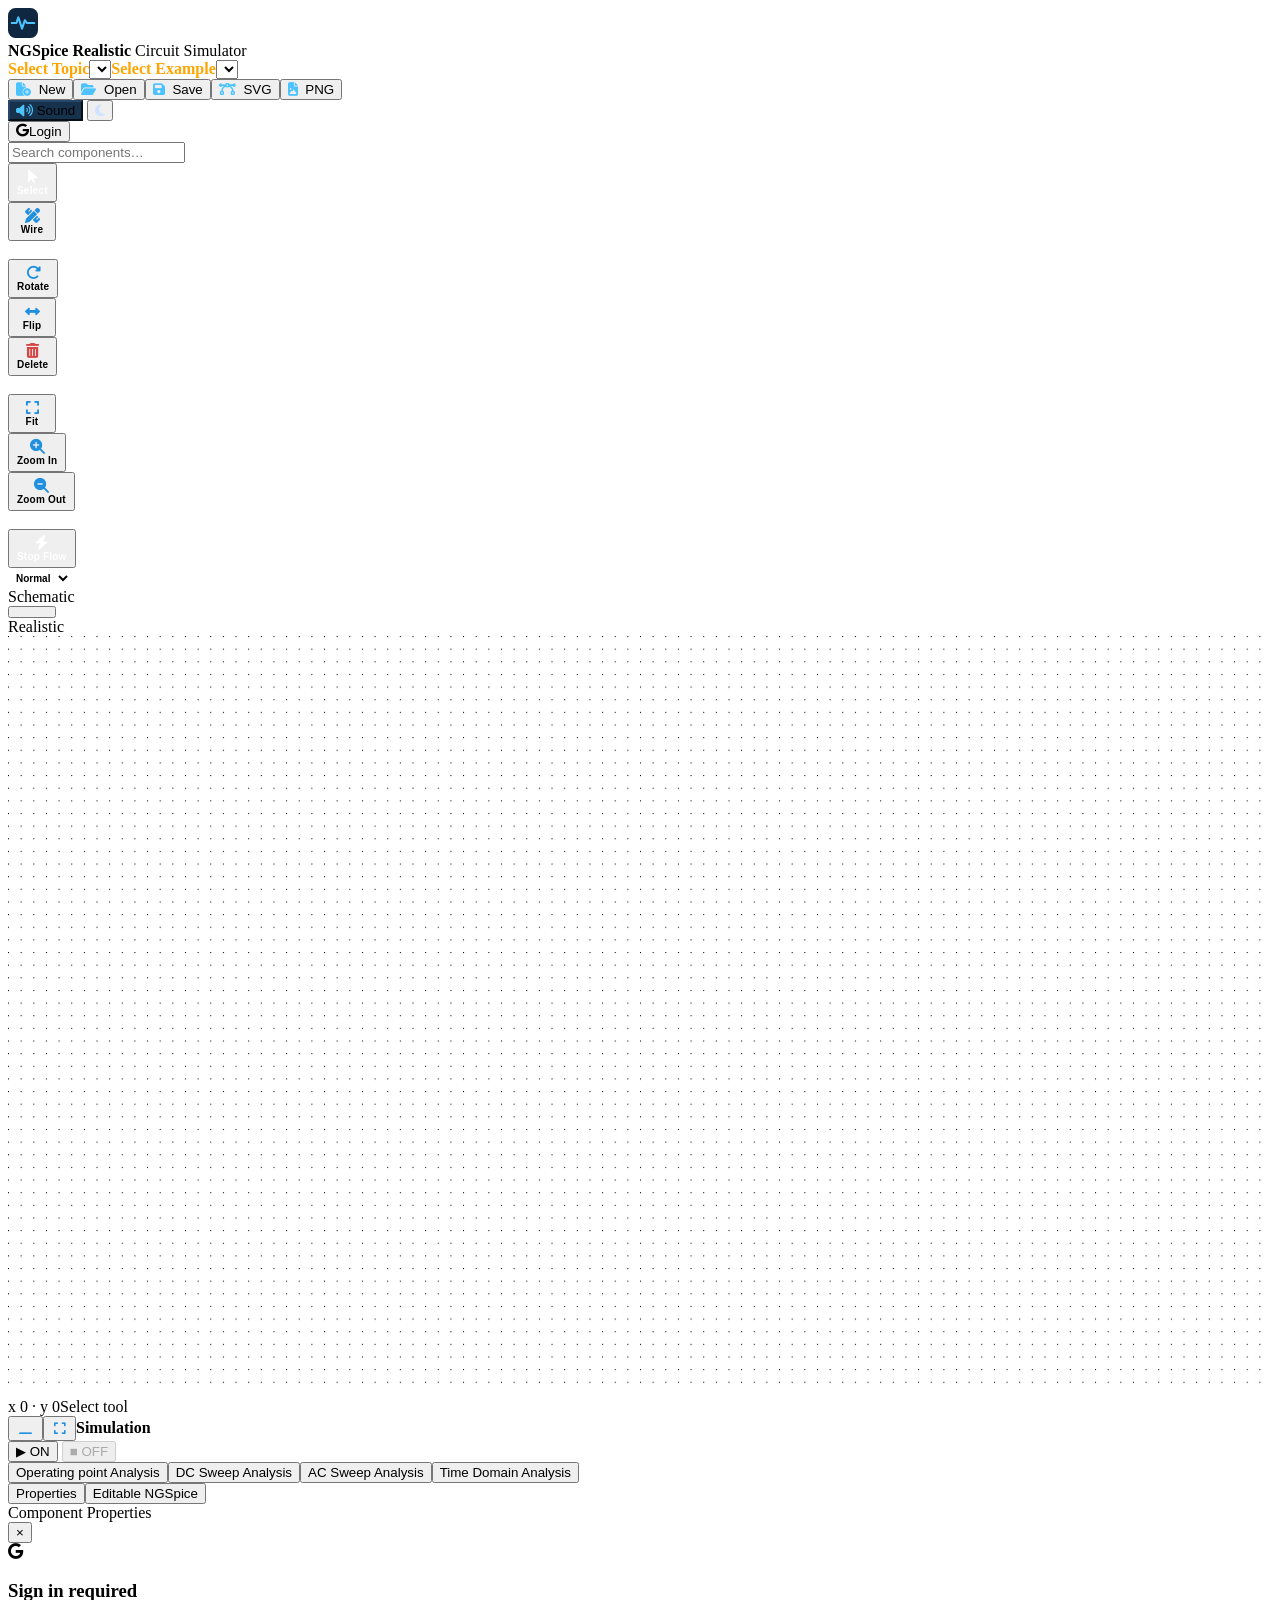
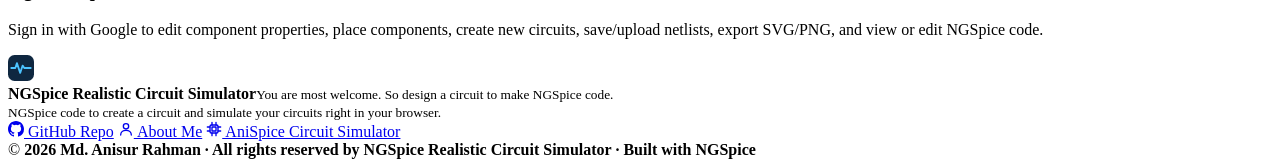
==== simulator/index.html @ fac52afd "Rename index.html to simulator/index.html" ====
<!DOCTYPE html>
<html lang="en">
<head>
<meta charset="utf-8">
<meta name="viewport" content="width=device-width, initial-scale=1, viewport-fit=cover">
<title>NGSpice Realistic Circuit Simulator</title>
<meta name="description" content="Browser-based NGSpice circuit simulator with live burn-out effects (LED with Max current 15-30 mA property, bulb with Max voltage / Max power properties (current calculated), fan and buzzer with Max voltage / Max power properties (current calculated), capacitor with Max voltage 50 V / Max frequency 90 kHz properties, inductor with Rated 60 Hz / Min frequency 10 Hz properties, fuse) and 160 examples, including 10 relay circuits and 8 real-life transformer circuits, 5 buzzer circuits (step-down, step-up, isolation, rectifier supplies, regulated supply, microphone transformer).">
<link rel="stylesheet" href="https://cdnjs.cloudflare.com/ajax/libs/font-awesome/6.5.1/css/all.min.css" crossorigin="anonymous" referrerpolicy="no-referrer">
<link rel="stylesheet" href="styles.css">
<script src="https://accounts.google.com/gsi/client" async defer></script>
<style>
.auto {
  display: none !important;
}
#bRun {
  display: none !important;
}
#grpUndo {
  display: none !important;
}
.simctl label,
#aProg,
#aTime {
  display: none !important;
}
/* Zoom panel hidden (box zoom is switched on by script below) */
.zoomctl {
  display: none !important;
}
</style>
<style>
.top .grp button i{margin-right:4px;color:#4cc3ff}
.top .grp button:hover i{color:#fff}
</style>
<style>
.tools{flex-wrap:wrap;max-width:calc(100% - 20px);gap:2px}
.tools button{width:auto;min-width:48px;height:auto;padding:4px 7px;display:flex;flex-direction:column;align-items:center;gap:2px;font-size:15px;line-height:1}
.tools button i{width:auto;margin:0;background:none;color:#1f8fe0;font-size:15px}
.tools button span{font-size:10px;font-weight:600;letter-spacing:.2px;white-space:nowrap;color:var(--mut)}
.tools button:hover i{color:#1583d4}
.tools button.on i,.tools button.on span{color:#fff}
.tools #tDel i{color:#d64545}
.tools #tDel:hover i{color:#b83232}
.tools i.sep{width:1px;height:auto;background:var(--line);margin:3px 2px;align-self:stretch}
</style>
<style>
#pProp button .pi-ic{margin-right:6px;color:#1f8fe0}
#pProp button:hover .pi-ic{color:#1583d4}
#pProp button .pi-ic.del{color:#d64545}
</style>
<style>
#bTheme .th-sun{display:none;color:#ffc83d}
#bTheme .th-moon{display:inline-block;color:#cfe3ff}
@media(prefers-color-scheme:dark){
  :root:not([data-theme="light"]) #bTheme .th-moon{display:none}
  :root:not([data-theme="light"]) #bTheme .th-sun{display:inline-block}
}
:root[data-theme="dark"] #bTheme .th-moon{display:none}
:root[data-theme="dark"] #bTheme .th-sun{display:inline-block}
:root[data-theme="light"] #bTheme .th-sun{display:none}
:root[data-theme="light"] #bTheme .th-moon{display:inline-block}
</style>
<style>
/* Simulation dock: icon buttons (state follows .center.min / .center.big) */
#dockT,#dockB{font-size:0;line-height:1;padding:4px 9px;min-width:32px}
#dockT::before,#dockB::before{font-family:"Font Awesome 6 Free";font-weight:900;font-size:13px;color:#1f8fe0;display:inline-block}
#dockT::before{content:"\f2d1"}
.center.min #dockT::before{content:"\f2d2"}
#dockB::before{content:"\f065"}
.center.big #dockB::before{content:"\f066"}
#dockT:hover::before,#dockB:hover::before{color:#1583d4}
</style>
<style>
/* Buzzer sound toggle */
.top #bSound{white-space:nowrap;background:#17324d;border-color:#27466a;color:var(--topink)}
.top #bSound i{color:#4cc3ff}
.top #bSound[aria-pressed="true"] i{color:#ff9a8a}
#bSound[aria-pressed="true"]{opacity:.7}
@media (max-width:900px){#bSound .snd{display:none}}
</style>
</head>
<body>
<header class="top">
  <div class="brand"><svg viewBox="0 0 32 32" width="30" height="30" aria-hidden="true"><rect width="32" height="32" rx="8" fill="#0f2740"/><path d="M4 16h5l2-6 4 12 3-9 2 3h8" fill="none" stroke="#4cc3ff" stroke-width="2.2" stroke-linecap="round" stroke-linejoin="round"/></svg>
    <div><b>NGSpice Realistic</b><span> Circuit Simulator</span></div></div>
  <div class="ex"><label style="color:orange;" for="topic"><b>Select Topic</b></label><select id="topic" title="Topics 14 = Relay, 15 = Transformer, 16 = Buzzer Circuits (5 real-life examples)"></select><label style="color:orange;" for="exsel"><b>Select Example</b></label><select id="exsel"></select></div>
  <span class="sp"></span>
  <div class="grp"><button id="bNew" title="New schematic"><i class="fa-solid fa-file-circle-plus" aria-hidden="true"></i> New</button><button id="bOpen" title="Open a .cir netlist"><i class="fa-solid fa-folder-open" aria-hidden="true"></i> Open</button><button id="bCir" title="Save netlist (.cir)"><i class="fa-solid fa-floppy-disk" aria-hidden="true"></i> Save</button><button id="bSvg" title="Export circuit + simulation graph as SVG"><i class="fa-solid fa-bezier-curve" aria-hidden="true"></i> SVG</button><button id="bPng" title="Export circuit + simulation graph as PNG"><i class="fa-solid fa-file-image" aria-hidden="true"></i> PNG</button></div>
  <div class="grp" id="grpUndo"><button id="bUndo" title="Undo (Ctrl+Z)">↶</button><button id="bRedo" title="Redo (Ctrl+Y)">↷</button></div>
  <label class="auto"><input type="checkbox" id="auto"> Auto-run</label>
  <button id="bRun" class="run">▶ Run</button>
  <button id="bSound" title="Buzzer and fan sound on / off" aria-label="Buzzer and fan sound on or off"><i class="fa-solid fa-volume-high" aria-hidden="true"></i><span class="snd"> Sound</span></button>
  <button id="bTheme" title="Switch between light ☀ and dark 🌙 mode" aria-label="Switch between light and dark mode"><i class="fa-solid fa-moon th-moon" aria-hidden="true"></i><i class="fa-solid fa-sun th-sun" aria-hidden="true"></i></button>
  <div id="auth-area">
    <button type="button" id="login-btn" title="Login with Google"><i class="fa-brands fa-google" aria-hidden="true"></i><span>Login</span></button>
    <div id="user-chip">
      <img id="user-avatar" src="" alt="">
      <span id="user-name"></span>
      <button type="button" id="logout-btn" title="Logout"><i class="fa-solid fa-right-from-bracket" aria-hidden="true"></i></button>
    </div>
  </div>
  <input type="file" id="fileIn" accept=".cir,.net,.sp,.txt,.spice" hidden>
</header>
<div class="work">
  <aside class="palette" id="compPanel">
    <input id="psearch" type="search" placeholder="Search components…" aria-label="Search components">
    <div id="plist"></div>
  </aside>
  <div class="hsplit" id="rzPal" role="separator" aria-orientation="vertical" tabindex="0" title="Drag to resize Components · double-click to reset"></div>
  <section class="center">
    <div class="canvas-wrap" id="cv">
      <div class="tools">
        <button data-tool="select" class="on" title="Select / move (Esc)"><i class="fa-solid fa-arrow-pointer" aria-hidden="true"></i><span>Select</span></button><button data-tool="wire" title="Draw wire (W)"><i class="fa-solid fa-pen-ruler" aria-hidden="true"></i><span>Wire</span></button><i class="sep"></i>
        <button id="tRot" title="Rotate (R)"><i class="fa-solid fa-rotate-right" aria-hidden="true"></i><span>Rotate</span></button><button id="tMir" title="Flip (M) - swaps the two ends of the part (LED anode/cathode, battery +/-, diode, transistor...)"><i class="fa-solid fa-left-right" aria-hidden="true"></i><span>Flip</span></button><button id="tDel" title="Delete (Del)"><i class="fa-solid fa-trash-can" aria-hidden="true"></i><span>Delete</span></button><i class="sep"></i>
        <button id="tFit" title="Fit to view (F)"><i class="fa-solid fa-expand" aria-hidden="true"></i><span>Fit</span></button><button id="tZi" title="Zoom in"><i class="fa-solid fa-magnifying-glass-plus" aria-hidden="true"></i><span>Zoom In</span></button><button id="tZo" title="Zoom out"><i class="fa-solid fa-magnifying-glass-minus" aria-hidden="true"></i><span>Zoom Out</span></button><i class="sep"></i>
        <div class="viewsw" title="Swap component drawing: Schematic symbols ⇄ Realistic components (T)">
          <span class="vl on" id="vlSch">Schematic</span>
          <button id="viewRocker" class="rocker" type="button" role="switch" aria-checked="false" aria-label="Swap between Schematic and Realistic components"><b class="knob"></b></button>
          <span class="vl" id="vlReal">Realistic</span>
        </div>
      </div>
      <svg id="svg" xmlns="http://www.w3.org/2000/svg" viewBox="0 0 1000 600" tabindex="0">
        <defs><pattern id="gp" width="10" height="10" patternUnits="userSpaceOnUse"><circle cx="0" cy="0" r=".9" fill="var(--grid)"/></pattern><pattern id="gp2" width="100" height="100" patternUnits="userSpaceOnUse"><path d="M100 0H0V100" fill="none" stroke="var(--grid2)"/></pattern></defs>
        <rect x="-20000" y="-20000" width="40000" height="40000" fill="url(#gp)"/><rect x="-20000" y="-20000" width="40000" height="40000" fill="url(#gp2)"/>
        <g id="scene"></g><g id="over"></g>
      </svg>
      <div class="status"><span id="sCoord">x 0 · y 0</span><span id="sHint">Select tool</span><span class="sp"></span><span id="sCount"></span></div>
    </div>
    <div class="vsplit" id="split" title="Drag to resize · double-click to minimize"></div>
    <div class="dock">
      <div class="dockbar"><button id="dockT" title="Minimize ▁ / restore ❐ the simulation window" aria-label="Minimize or restore simulation window">▾</button><button id="dockB" title="Enlarge ⤢ / shrink ⤡ the simulation window" aria-label="Enlarge or shrink simulation window">⤢</button><b>Simulation</b>
        <div class="simctl">
          <button id="bRunSim" class="run" title="ON: run the simulation output (graphs). Needs the circuit power switch ON. The circuit itself is controlled by its switch.">▶ ON</button>
          <button id="bStopSim" class="stop" title="OFF: stop the simulation output only. The circuit (electron flow, lamps) keeps following its switch." disabled>■ OFF</button>
          <label>Speed <select id="aSpd" aria-label="Animation speed"><option value="0.5">0.5×</option><option value="1" selected>1×</option><option value="2">2×</option><option value="4">4×</option></select></label>
          <span id="aProg" aria-hidden="true"><i id="aBar"></i></span><span id="aTime"></span>
        </div>

        <div class="zoomctl" title="Graph: hover or touch = read values · wheel / pinch = zoom · drag = pan or box zoom · double-click = reset">
          <span>Zoom</span><button data-zm="pan" title="Drag = pan the zoomed graph">✥</button><button data-zm="box" title="🔍 Box Zoom — drag a rectangle on the graph to zoom into that area" aria-label="Box zoom">▭</button><button data-zm="cur" title="Touch / drag = move the value cursor">⌖</button><button id="zOut" title="Zoom out">－</button><button id="zIn" title="Zoom in">＋</button><button id="zReset" title="Reset zoom">Reset</button><span id="zLbl"></span>
        </div>
        <div id="tabs"><button data-t="op">Operating point Analysis</button><button data-t="dc">DC Sweep Analysis</button><button data-t="ac">AC Sweep Analysis</button><button data-t="tran">Time Domain Analysis</button></div><span class="sp"></span><span id="simst"></span></div>
       <div id="out"></div>
    </div>
  </section>
  <div class="hsplit" id="rzSide" role="separator" aria-orientation="vertical" tabindex="0" title="Drag to resize Properties / NGSpice · double-click to reset"></div>
  <aside class="side">
    <div class="stabs"><button data-p="prop" class="on">Properties</button><button data-p="net">Editable NGSpice</button></div>
    <div id="pProp" class="spanel">
      <div class="nbar" id="pbar"><span class="hint">Component Properties</span></div>
      <div class="editor prop-editor"><div id="pbox" class="pbox-body"></div></div>
    </div>
    <div id="pNet" class="spanel" hidden>
      <div class="nbar"><select id="addan" aria-label="Add analysis"><option value="">＋ Analysis</option><option value="title">.title (Circuit Title)</option><option value="op">.op (Operating Point Analysis)</option><option value="dc">.dc (DC Sweep Analysis)</option><option value="ac">.ac (AC Sweep Analysis)</option><option value="tran">.tran (Time Domain Analysis) </option><option value="ic">.ic (Initial Conditions)</option><option value="ctl">plot/print (Graph Print)</option><option value="subckt">.subckt (Sub Circuit)</option><option value="model">.model (Device Model)</option><option value="comment">* Comment (Make a Comment)</option></select><button id="bCopy">Copy</button><button id="bRunNet" class="run" title="Run simulation"> ▶ </button><span class="hint">Edit NGSpice Code and Run</span></div>
      <div class="editor"><pre id="gut" aria-hidden="true"></pre><div class="cwrap"><pre id="hl" aria-hidden="true"></pre><textarea id="src" wrap="off" spellcheck="false" autocapitalize="off" autocomplete="off" aria-label="NGspice netlist"></textarea></div></div>
      <div id="nerr"></div>
    </div>
  </aside>
</div>

<div id="login-modal-overlay">
  <div id="login-modal">
    <button type="button" id="login-modal-close" title="Close">&times;</button>
    <div class="login-modal-icon"><i class="fa-brands fa-google" aria-hidden="true"></i></div>
    <h3>Sign in required</h3>
    <p id="login-modal-msg">Sign in with Google to edit component properties, place components, create new circuits, save/upload netlists, export SVG/PNG, and view or edit NGSpice code.</p>
    <div id="g_id_signin_container"></div>
  </div>
</div>

<footer class="site-footer">
  <div class="foot-inner">
    <div class="foot-brand">
      <svg viewBox="0 0 32 32" width="26" height="26" aria-hidden="true"><rect width="32" height="32" rx="8" fill="#0f2740"/><path d="M4 16h5l2-6 4 12 3-9 2 3h8" fill="none" stroke="#4cc3ff" stroke-width="2.2" stroke-linecap="round" stroke-linejoin="round"/></svg>
      <div><b>NGSpice Realistic Circuit Simulator</b><small>You are most welcome. So design a circuit to make NGSpice code.<br>NGSpice code to create a circuit and simulate your circuits right in your browser.</small></div>
    </div>
    <nav class="foot-links" aria-label="Footer links">
      <a href="https://github.com/AnisurRahmanJU/NGSpice-Circuit" target="_blank" rel="noopener noreferrer">
        <svg viewBox="0 0 16 16" width="16" height="16" fill="currentColor" aria-hidden="true"><path d="M8 0C3.58 0 0 3.58 0 8c0 3.54 2.29 6.53 5.47 7.59.4.07.55-.17.55-.38 0-.19-.01-.82-.01-1.49-2.01.37-2.53-.49-2.69-.94-.09-.23-.48-.94-.82-1.13-.28-.15-.68-.52-.01-.53.63-.01 1.08.58 1.23.82.72 1.21 1.87.87 2.33.66.07-.52.28-.87.51-1.07-1.78-.2-3.64-.89-3.64-3.95 0-.87.31-1.59.82-2.15-.08-.2-.36-1.02.08-2.12 0 0 .67-.21 2.2.82a7.5 7.5 0 0 1 4 0c1.53-1.04 2.2-.82 2.2-.82.44 1.1.16 1.92.08 2.12.51.56.82 1.27.82 2.15 0 3.07-1.87 3.75-3.65 3.95.29.25.54.73.54 1.48 0 1.07-.01 1.93-.01 2.2 0 .21.15.46.55.38A8.01 8.01 0 0 0 16 8c0-4.42-3.58-8-8-8z"/></svg>
        GitHub Repo</a>
      <a href="https://dcaclab.com/users/28506/profile" target="_blank" rel="noopener noreferrer">
        <svg viewBox="0 0 24 24" width="16" height="16" fill="none" stroke="currentColor" stroke-width="2" stroke-linecap="round" stroke-linejoin="round" aria-hidden="true"><circle cx="12" cy="8" r="4"/><path d="M4 21c0-4.4 3.6-7 8-7s8 2.6 8 7"/></svg>
        About Me</a>
      <a href="https://anispice.vercel.app" target="_blank" rel="noopener noreferrer">
       <svg viewBox="0 0 24 24" width="16" height="16" fill="none" stroke="currentColor" stroke-width="2" stroke-linecap="round" stroke-linejoin="round" aria-hidden="true">
       <rect x="6" y="6" width="12" height="12" rx="2"/>
       <rect x="9" y="9" width="6" height="6"/>
       <path d="M9 2v4M15 2v4M9 18v4M15 18v4M2 9h4M2 15h4M18 9h4M18 15h4"/>
       </svg>
       AniSpice Circuit Simulator
      </a>

    </nav>
  </div>
  <div class="foot-copy">&copy; <b><span id="yr">2026 -</span> Md. Anisur Rahman &middot; All rights reserved by NGSpice Realistic Circuit Simulator &middot; Built with NGSpice</b> </div>
</footer>

<script src="seg7.js?v=cs2"></script>
<script src="realistic-com.js?v=cs4"></script>
<script src="relay-examples.js?v=cs6"></script>
<script src="ngspice.js?v=cs18"></script>
<script src="circuit-state.js?v=cs10"></script>
<script src="electronflow.js?v=cs7"></script>
<script src="dmm.js?v=cs3"></script>
<script src="dmm-examples.js?v=cs3"></script>
<script src="live-effects.js?v=cs16"></script>
<script src="insert-dialogs.js?v=cs3"></script>
<script>
/* Component list: add the Fuse (Passive group, after the Buzzer) and show the burn limits in its tooltip */
(function () {
  function addFuse() {
    try {
      if (typeof PAL === 'undefined' || typeof buildPalette !== 'function') return;
      if (!PAL.some(function (p) { return p.k === 'FUSE'; })) {
        var i = PAL.findIndex(function (p) { return p.k === 'BUZ'; });
        PAL.splice(i < 0 ? PAL.length : i + 1, 0, { k: 'FUSE', g: 'Passive' });
      }
      var s = document.getElementById('psearch');
      buildPalette(s ? s.value : '');
    } catch (e) { /* palette only */ }
  }
  addFuse();
  window.addEventListener('load', addFuse);
})();
</script>

<script src="switch-ui.js?v=cs9"></script>
<script>
document.addEventListener("DOMContentLoaded", function () {
  const mainRun = document.getElementById("bRunSim");
  const netRun = document.getElementById("bRunNet");
  const yr = document.getElementById("yr");
  if (yr) yr.textContent = new Date().getFullYear();

  if (mainRun && netRun) {
    netRun.addEventListener("click", function () {
      mainRun.click();
    });
  }
});
</script>
<script>
document.addEventListener("DOMContentLoaded", function () {
  var pProp = document.getElementById("pProp");
  var pBar = document.getElementById("pbar");
  var pBox = document.getElementById("pbox");
  if (!pProp || !pBar || !pBox) return;

  function syncPropContainer() {
    Array.from(pProp.children).forEach(function (ch) {
      if (ch !== pBar && !ch.classList.contains("prop-editor")) {
        pBox.appendChild(ch);
      }
    });
  }

  new MutationObserver(syncPropContainer).observe(pProp, { childList: true });
  syncPropContainer();
});
</script>
<script>
document.addEventListener("DOMContentLoaded", function () {
  var host = document.getElementById("pProp");
  if (!host) return;
  var MAP = [
    [/rotate/i, "fa-rotate-right", ""],
    [/mirror|flip/i, "fa-left-right", ""],
    [/duplicate|copy|clone/i, "fa-clone", ""],
    [/delete|remove/i, "fa-trash-can", "del"]
  ];
  function decorate() {
    var btns = host.querySelectorAll("button");
    for (var i = 0; i < btns.length; i++) {
      var b = btns[i];
      if (b.querySelector(".pi-ic")) continue;
      var t = (b.textContent || "").trim();
      for (var k = 0; k < MAP.length; k++) {
        if (MAP[k][0].test(t)) {
          for (var n = b.firstChild; n; n = n.nextSibling) {
            if (n.nodeType === 3 && n.nodeValue.trim()) {
              n.nodeValue = n.nodeValue.replace(/^[^A-Za-z]+/, "").replace(/^Mirror/i, "Flip");
              break;
            }
          }
          var ic = document.createElement("i");
          ic.className = "pi-ic fa-solid " + MAP[k][1] + " " + MAP[k][2];
          ic.setAttribute("aria-hidden", "true");
          b.insertBefore(ic, b.firstChild);
          break;
        }
      }
    }
  }
  new MutationObserver(decorate).observe(host, { childList: true, subtree: true });
  decorate();
});
</script>
<script>
/* Keep box-zoom mode switched on even though its button is hidden,
   so dragging a rectangle on the simulation graph still zooms in. */
document.addEventListener("DOMContentLoaded", function () {
  var btn = document.querySelector('.zoomctl button[data-zm="box"]');
  if (!btn) return;
  function ensure() { if (!btn.classList.contains("on")) btn.click(); }
  setTimeout(ensure, 0);
  new MutationObserver(ensure).observe(btn, { attributes: true, attributeFilter: ["class"] });
});
</script>
<style>
/* LED colour group: "Red LED" opens four more colour LEDs */
#plist .ledsub{grid-column:1/-1;display:grid;grid-template-columns:repeat(auto-fill,minmax(80px,1fr));gap:6px;padding:6px;border:1px dashed var(--line);border-radius:10px;background:color-mix(in srgb,var(--code) 70%,transparent)}
#plist .ledsub[hidden]{display:none}
#plist .ledsub .pi span small{display:block;color:var(--muted,#6b7a8c);font-size:10px}
#plist .pi.ledmain{position:relative}
#plist .pi.ledmain .car{position:absolute;top:3px;right:6px;font-size:10px;color:var(--accent);transition:transform .15s}
#plist .pi.ledmain.open .car{transform:rotate(180deg)}
</style>
<script>
/* LED colours: the palette shows one "Red LED"; clicking it opens Yellow / Green / Blue / White LED.
   Every colour LED gets its own .model whose forward voltage (at ~10 mA) matches the table:
   red 1.8 V · yellow 2.1 V · green 2.2 V · blue 3.2 V · white 3.2 V.  (live-effects.js uses the same table.) */
document.addEventListener("DOMContentLoaded", function () {
  if (typeof PAL === "undefined" || typeof buildPalette !== "function") return;
  var VF = window.LED_VF || { red: 1.8, orange: 2.0, yellow: 2.1, amber: 2.1, green: 2.2, blue: 3.2, white: 3.2 };
  var MORE = [["YELLOW_LED", "Yellow LED", "yellow"], ["GREEN_LED", "Green LED", "green"], ["BLUE_LED", "Blue LED", "blue"], ["WHITE_LED", "White LED", "white"]];
  var open = false, plist = document.getElementById("plist");
  if (!plist) return;

  /* 1) the plain LED entry becomes "Red LED" */
  PAL.forEach(function (e) { if (e.k === "LED" && !e.v) { e.n = "Red LED"; e.v = "RED_LED"; } });

  /* 2) colour-specific .model for every LED part (only the auto-made default line is replaced; hand-edited models are left alone) */
  function colourOf(name) {
    name = String(name || "").toLowerCase();
    return Object.keys(VF).filter(function (k) { return name.indexOf(k) >= 0; })[0] || null;
  }
  function ledBody(c) {
    var is = 0.01 * Math.exp(-VF[c] / (2 * 0.02585));            /* N = 2: Vf = 2·Vt·ln(10 mA / Is) */
    return "D(Is=" + is.toExponential(2).replace("e-", "e-") + " N=2)";
  }
  if (typeof window.ensureModel === "function") {
    var baseEnsure = window.ensureModel;
    window.ensureModel = function (M, p) {
      baseEnsure(M, p);
      try {
        if (!p || p.t !== "LED") return;
        var nm = String(p.v || "").split(/\s+/)[0], c = colourOf(nm);
        if (!nm || !c) return;
        var esc = nm.replace(/[.*+?^${}()|[\]\\]/g, "\\$&");
        var re = new RegExp("^\\.model\\s+" + esc + "\\s+D\\(Is=1e-18 N=2\\)\\s*$", "i");
        for (var i = 0; i < M.dirs.length; i++) {
          if (re.test(M.dirs[i].trim())) { M.dirs[i] = ".model " + nm + " " + ledBody(c); break; }
        }
      } catch (e) { /* keep the default model */ }
    };
  }

  /* 3) palette: add the colour row under "Red LED" (re-added after every palette rebuild / search) */
  function augment() {
    var main = plist.querySelector('.pi[data-k="LED"][data-v="RED_LED"]');
    if (!main || plist.querySelector(".ledsub")) return;
    main.classList.add("ledmain"); main.classList.toggle("open", open);
    main.title = "Red LED (1.8 V) — click for more colours";
    var car = document.createElement("b"); car.className = "car"; car.textContent = "▾"; main.appendChild(car);
    var sub = document.createElement("div"); sub.className = "ledsub"; sub.hidden = !open;
    sub.innerHTML = MORE.map(function (m) {
      return '<div class="pi" draggable="true" data-k="LED" data-v="' + m[0] + '" title="' + m[1] + " (" + VF[m[2]] + ' V)">' +
        iconSVG("LED", 46, m[0]) + "<span>" + m[1] + "<small>" + VF[m[2]] + " V</small></span></div>";
    }).join("");
    var cell = main.parentNode;                                    /* .pgrid */
    cell.insertBefore(sub, main.nextSibling);
    var ref = main.querySelector("span"); if (ref && !ref.querySelector("small")) ref.insertAdjacentHTML("beforeend", "<small style=\"display:block;font-size:10px;opacity:.7\">" + VF.red + " V</small>");
  }
  plist.addEventListener("click", function (e) {
    var main = e.target.closest('.pi.ledmain'); if (!main) return;
    open = !open; main.classList.toggle("open", open);
    var sub = plist.querySelector(".ledsub"); if (sub) sub.hidden = !open;
  });
  new MutationObserver(function () { augment(); }).observe(plist, { childList: true });
  buildPalette((document.getElementById("psearch") || {}).value || "");
  augment();
});
</script>
<script>
/* Run / Stop = SIMULATION OUTPUT only (graph, tables, status text, ON / OFF text in SimuScope / VirtuScope).
   Stop never touches the circuit: electron flow, Bulb / LED / Fan / buzzer / meters keep following the circuit
   (power switch + netlist, see circuit-state.js and switch-ui.js). Only the power switch cuts the circuit. */
document.addEventListener("DOMContentLoaded", function () {
  var stopB = document.getElementById("bStopSim");
  if (!stopB) return;
  stopB.addEventListener("click", function () { if (window.CIRC) window.CIRC.stopOutput(); });
});
</script>

<!-- ===== Google Login & Guest Restriction Logic ===== -->
<script>
(function () {
  var GOOGLE_CLIENT_ID = "67521400455-0bt9eptaruohutmhnmlo4mpbm4lj6dqt.apps.googleusercontent.com";
  var STORAGE_KEY = "ngspice_cvp_user";
  var pendingAction = null;

  function getUser() {
    try { return JSON.parse(localStorage.getItem(STORAGE_KEY) || "null"); }
    catch (e) { return null; }
  }
  function setUser(u) {
    localStorage.setItem(STORAGE_KEY, JSON.stringify(u));
  }
  function clearUser() {
    localStorage.removeItem(STORAGE_KEY);
  }
  function isLoggedIn() {
    return !!getUser();
  }

  function parseJwt(token) {
    try {
      var b64Url = token.split(".")[1];
      var b64 = b64Url.replace(/-/g, "+").replace(/_/g, "/");
      var jsonPayload = decodeURIComponent(
        atob(b64).split("").map(function (c) {
          return "%" + ("00" + c.charCodeAt(0).toString(16)).slice(-2);
        }).join("")
      );
      return JSON.parse(jsonPayload);
    } catch (e) { return null; }
  }

  var srcArea = document.getElementById("src");
  var addAn = document.getElementById("addan");
  var pNet = document.getElementById("pNet");
  var pList = document.getElementById("plist");
  var pPropEl = document.getElementById("pProp");

  function applyGuestRestrictions() {
    var logged = isLoggedIn();
    document.documentElement.classList.toggle("ng-guest", !logged);
    document.documentElement.classList.toggle("ng-authed", logged);

    if (srcArea) {
      srcArea.readOnly = !logged;
    }
    if (addAn) {
      addAn.disabled = !logged;
    }
    if (pPropEl) {
      pPropEl.querySelectorAll("input, select, textarea").forEach(function (ctrl) {
        ctrl.readOnly = !logged && (ctrl.tagName === "INPUT" || ctrl.tagName === "TEXTAREA");
        ctrl.setAttribute("aria-readonly", !logged ? "true" : "false");
      });
    }
  }

  function updateAuthUI() {
    var user = getUser();
    var loginBtn = document.getElementById("login-btn");
    var userChip = document.getElementById("user-chip");
    if (user) {
      if (loginBtn) loginBtn.style.display = "none";
      if (userChip) userChip.style.display = "flex";
      var av = document.getElementById("user-avatar");
      var nm = document.getElementById("user-name");
      if (av) av.src = user.picture || "";
      if (nm) nm.textContent = user.name || user.email || "Signed in";
    } else {
      if (loginBtn) loginBtn.style.display = "inline-flex";
      if (userChip) userChip.style.display = "none";
    }
    applyGuestRestrictions();
  }

  function openLoginModal(msg) {
    var msgEl = document.getElementById("login-modal-msg");
    var overlay = document.getElementById("login-modal-overlay");
    if (msgEl && msg) msgEl.textContent = msg;
    if (overlay) overlay.style.display = "flex";
    try {
      if (window.google && google.accounts && google.accounts.id) {
        var container = document.getElementById("g_id_signin_container");
        if (container) {
          container.innerHTML = "";
          google.accounts.id.renderButton(container, {
            theme: "outline", size: "large", type: "standard", shape: "pill"
          });
          google.accounts.id.prompt();
        }
      }
    } catch (e) {}
  }

  function closeLoginModal() {
    var overlay = document.getElementById("login-modal-overlay");
    if (overlay) overlay.style.display = "none";
    pendingAction = null;
  }

  function replayPendingAction() {
    if (!pendingAction) return;
    var act = pendingAction;
    pendingAction = null;

    if (act.type === "click" && act.el) {
      var ev = new MouseEvent("click", { bubbles: true, cancelable: true });
      ev.__ngAuth = true;
      act.el.dispatchEvent(ev);
    } else if (act.type === "focus" && act.el) {
      act.el.readOnly = false;
      act.el.focus();
    } else if (act.type === "file" && act.fileInput) {
      var fev = new MouseEvent("click", { bubbles: true, cancelable: true });
      fev.__ngAuth = true;
      act.fileInput.dispatchEvent(fev);
    } else if (act.type === "netTab") {
      var netBtn = document.querySelector('.stabs button[data-p="net"]');
      if (netBtn) netBtn.click();
    } else if (act.type === "editCode" && srcArea) {
      srcArea.readOnly = false;
      srcArea.focus();
    }
  }

  function handleCredentialResponse(response) {
    var payload = parseJwt(response.credential);
    if (!payload) return;
    setUser({
      name: payload.name,
      email: payload.email,
      picture: payload.picture
    });
    updateAuthUI();
    var overlay = document.getElementById("login-modal-overlay");
    if (overlay) overlay.style.display = "none";
    replayPendingAction();
  }
  window.handleCredentialResponse = handleCredentialResponse;

  function initGoogle(retries) {
    if (window.google && google.accounts && google.accounts.id) {
      google.accounts.id.initialize({
        client_id: GOOGLE_CLIENT_ID,
        callback: handleCredentialResponse,
        auto_select: false,
        cancel_on_tap_outside: true
      });
      return true;
    }
    if (retries > 0) {
      setTimeout(function () { initGoogle(retries - 1); }, 150);
    }
    return false;
  }

  function gateClick(el, msg) {
    if (!el) return;
    el.addEventListener("click", function (e) {
      if (e.__ngAuth || isLoggedIn()) return;
      e.preventDefault();
      e.stopImmediatePropagation();
      pendingAction = { type: "click", el: el };
      openLoginModal(msg);
    }, true);
  }

  document.addEventListener("DOMContentLoaded", function () {
    updateAuthUI();
    initGoogle(40);

    // Keep guest restrictions enforced if UI re-renders
    new MutationObserver(function () {
      if (!isLoggedIn()) applyGuestRestrictions();
    }).observe(document.body, { childList: true, subtree: true });

    var loginBtn = document.getElementById("login-btn");
    var logoutBtn = document.getElementById("logout-btn");
    var closeBtn = document.getElementById("login-modal-close");
    var overlay = document.getElementById("login-modal-overlay");

    if (loginBtn) {
      loginBtn.addEventListener("click", function () {
        openLoginModal("Sign in with Google to unlock all NGSpice features.");
      });
    }
    if (logoutBtn) {
      logoutBtn.addEventListener("click", function () {
        if (!confirm("Do you want to logout?")) return;
        clearUser();
        updateAuthUI();
        if (window.google && google.accounts && google.accounts.id) {
          google.accounts.id.disableAutoSelect();
        }
      });
    }
    if (closeBtn) closeBtn.addEventListener("click", closeLoginModal);
    if (overlay) {
      overlay.addEventListener("click", function (e) {
        if (e.target === this) closeLoginModal();
      });
    }

    // Everyone sees components & can search; clicking or dragging a component requires login
    if (pList) {
      pList.addEventListener("click", function (e) {
        if (isLoggedIn()) return;
        var item = e.target.closest(".pi");
        if (!item) return;
        e.preventDefault();
        e.stopImmediatePropagation();
        pendingAction = { type: "click", el: item };
        openLoginModal("Sign in with Google to place components on the canvas.");
      }, true);

      pList.addEventListener("mousedown", function (e) {
        if (isLoggedIn()) return;
        var item = e.target.closest(".pi");
        if (!item) return;
        e.preventDefault();
        e.stopImmediatePropagation();
        pendingAction = { type: "click", el: item };
        openLoginModal("Sign in with Google to place or drag components.");
      }, true);

      pList.addEventListener("dragstart", function (e) {
        if (isLoggedIn()) return;
        e.preventDefault();
        e.stopImmediatePropagation();
        openLoginModal("Sign in with Google to drag components onto the canvas.");
      }, true);
    }

    // Gate: New, Save, SVG export, and PNG export require login
    gateClick(document.getElementById("bNew"), "Sign in with Google to create a new circuit.");
    gateClick(document.getElementById("bCir"), "Sign in with Google to save NGSpice code (.cir).");
    gateClick(document.getElementById("bSvg"), "Sign in with Google to export SVG.");
    gateClick(document.getElementById("bPng"), "Sign in with Google to export PNG.");

    // Gate: Open / upload netlist requires login
    var bOpen = document.getElementById("bOpen");
    var fileIn = document.getElementById("fileIn");
    if (bOpen) {
      bOpen.addEventListener("click", function (e) {
        if (e.__ngAuth || isLoggedIn()) return;
        e.preventDefault();
        e.stopImmediatePropagation();
        pendingAction = { type: "file", fileInput: fileIn };
        openLoginModal("Sign in with Google to upload a netlist file.");
      }, true);
    }
    if (fileIn) {
      fileIn.addEventListener("change", function (e) {
        if (!isLoggedIn()) {
          e.preventDefault();
          e.stopImmediatePropagation();
          this.value = "";
          openLoginModal("Sign in with Google to upload a netlist file.");
        }
      }, true);
    }

    // Gate: Client cannot see or edit NGSpice code before login
    var netTabBtn = document.querySelector('.stabs button[data-p="net"]');
    if (netTabBtn) {
      netTabBtn.addEventListener("click", function (e) {
        if (isLoggedIn()) return;
        e.preventDefault();
        e.stopImmediatePropagation();
        pendingAction = { type: "netTab" };
        openLoginModal("Sign in with Google to view and edit NGSpice code.");
      }, true);
    }

    if (pNet) {
      pNet.addEventListener("mousedown", function (e) {
        if (isLoggedIn()) return;
        e.preventDefault();
        e.stopImmediatePropagation();
        pendingAction = { type: "netTab" };
        openLoginModal("Sign in with Google to view and edit NGSpice code.");
      }, true);
    }

    if (srcArea) {
      srcArea.addEventListener("mousedown", function (e) {
        if (isLoggedIn()) return;
        e.preventDefault();
        e.stopImmediatePropagation();
        pendingAction = { type: "editCode" };
        openLoginModal("Sign in with Google to view and edit NGSpice code.");
      }, true);
      srcArea.addEventListener("keydown", function (e) {
        if (!isLoggedIn()) {
          e.preventDefault();
          e.stopImmediatePropagation();
          openLoginModal("Sign in with Google to edit NGSpice code.");
        }
      }, true);
    }

    // Gate: Property editing requires login (viewing properties remains allowed)
    if (pPropEl) {
      function blockPropEdit(e) {
        if (isLoggedIn()) return;
        var target = e.target.closest("input, select, textarea, button");
        if (!target) return;
        e.preventDefault();
        e.stopImmediatePropagation();
        pendingAction = {
          type: (target.tagName === "INPUT" || target.tagName === "TEXTAREA") ? "focus" : "click",
          el: target
        };
        openLoginModal("Sign in with Google to edit component properties.");
      }
      pPropEl.addEventListener("mousedown", blockPropEdit, true);
      pPropEl.addEventListener("change", blockPropEdit, true);
      pPropEl.addEventListener("input", blockPropEdit, true);
      pPropEl.addEventListener("keydown", function (e) {
        if (isLoggedIn()) return;
        var target = e.target.closest("input, select, textarea, button");
        if (!target) return;
        if (e.key === "Tab" || e.key === "Escape") return;
        e.preventDefault();
        e.stopImmediatePropagation();
        pendingAction = {
          type: (target.tagName === "INPUT" || target.tagName === "TEXTAREA") ? "focus" : "click",
          el: target
        };
        openLoginModal("Sign in with Google to edit component properties.");
      }, true);
    }
  });
})();
</script>
  
<!-- Always start in Realistic mode (Schematic still available via the rocker / T key)-->
<script>
(function () {
  var rocker, userTouched = false, tries = 0;

  function isReal() {
    return rocker && rocker.getAttribute("aria-checked") === "true";
  }

  function forceRealistic() {
    if (userTouched || !rocker) return;
    if (isReal()) return;                 // already realistic, nothing to do
    rocker.click();                       // uses the app's own toggle code
  }

  document.addEventListener("DOMContentLoaded", function () {
    rocker = document.getElementById("viewRocker");
    if (!rocker) return;

    // If you change the view yourself, stop forcing Realistic
    rocker.addEventListener("pointerdown", function () { userTouched = true; }, true);
    rocker.addEventListener("keydown", function () { userTouched = true; }, true);
    var lblS = document.getElementById("vlSch"), lblR = document.getElementById("vlReal");
    [lblS, lblR].forEach(function (l) {
      if (l) l.addEventListener("pointerdown", function () { userTouched = true; }, true);
    });
    document.addEventListener("keydown", function (e) {
      var t = e.target && e.target.tagName;
      if ((e.key === "t" || e.key === "T") && t !== "INPUT" && t !== "TEXTAREA" && t !== "SELECT") {
        userTouched = true;
      }
    }, true);

    // Apply at startup (retry briefly, in case the other scripts finish loading later)
    (function apply() {
      forceRealistic();
      if (!isReal() && !userTouched && tries++ < 20) setTimeout(apply, 150);
    })();
  });

  window.addEventListener("load", function () {
    setTimeout(forceRealistic, 100);
  });
})();
</script>
</body>
</html>
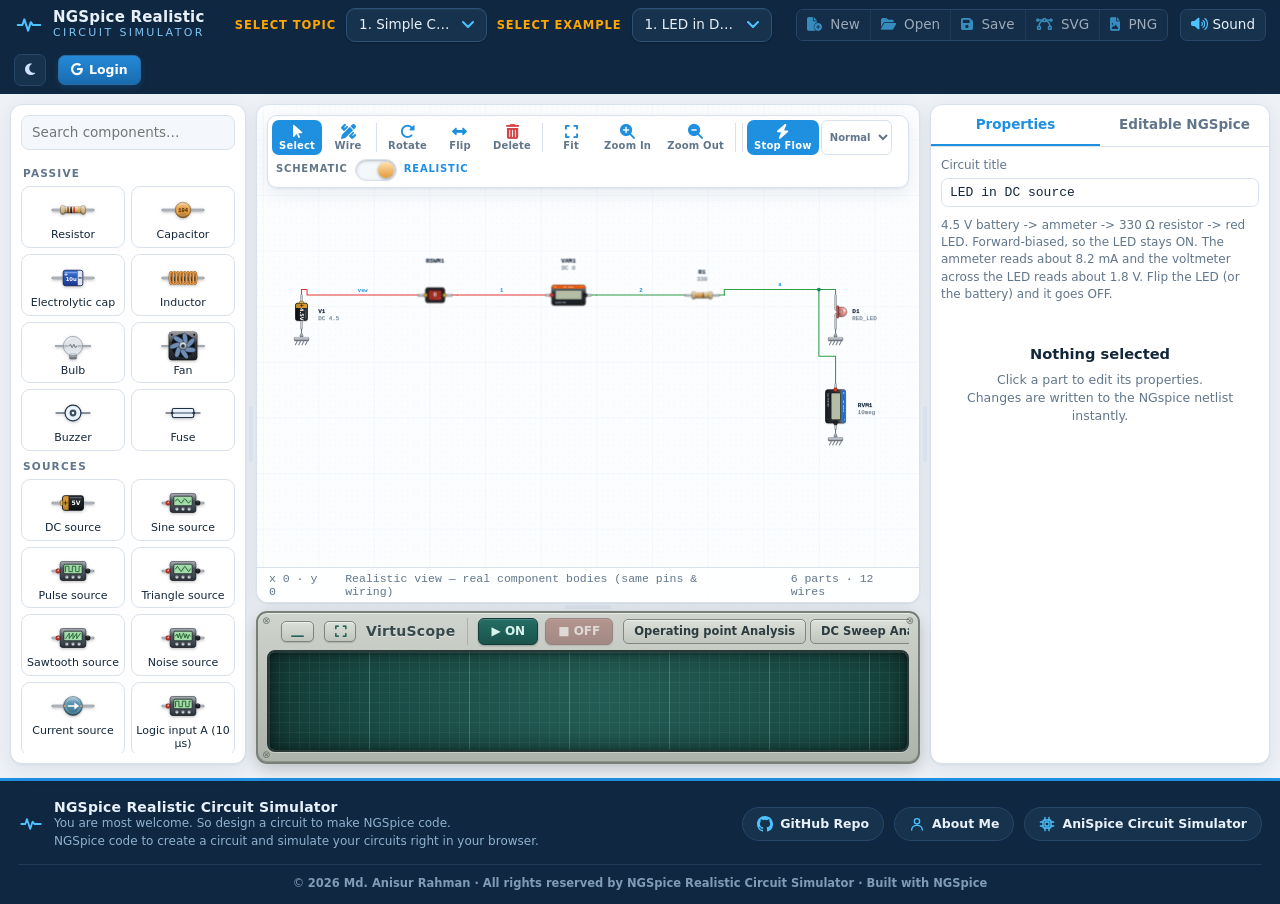
==== commit 33d6a169: "Update index.html" ====
--- a/simulator/index.html
+++ b/simulator/index.html
@@ -205,6 +205,7 @@
 <script src="dmm-examples.js?v=cs3"></script>
 <script src="live-effects.js?v=cs16"></script>
 <script src="insert-dialogs.js?v=cs3"></script>
+<script src=link.js"></script>
 <script>
 /* Component list: add the Fuse (Passive group, after the Buzzer) and show the burn limits in its tooltip */
 (function () {
--- a/simulator/styles.css
+++ b/simulator/styles.css
@@ -0,0 +1,1009 @@
+:root{--bg:#eef2f7;--panel:#fff;--ink:#14263a;--mut:#62768b;--line:#d9e2ec;--accent:#1f8fe0;--accd:#1f8fe0;--err:#d64545;--ok:#1f9d63;--warn:#b7791f;--canvas:#fbfdff;--grid:#c3d0de;--grid2:#e6edf4;--code:#f4f8fc;--sym:#1f3248;--symf:#eaf3fb;--wire:#0d8a66;--top:#0f2740;--topink:#e8f1fa;--shadow:0 1px 2px rgba(15,39,64,.06),0 6px 20px rgba(15,39,64,.08);box-sizing:border-box;padding-top:env(safe-area-inset-top,0px);padding-bottom:env(safe-area-inset-bottom,0px);color-scheme:light;--t-c:#6b8f7d;--t-d:#8d3fc4;--t-n:#0b7f62;--t-g:#0a5c47;--t-x:#c2570c;--t-k:#b5176e;--t-p:#8a6200;--t-q:#1f6fc9;--t-e1:#1f6fc9;--t-e2:#d0481f;--t-e3:#8d3fc4;--t-e4:#0e8a8a}
+@media(prefers-color-scheme:dark){:root:not([data-theme="light"]){--bg:#0a121b;--panel:#122030;--ink:#e6eef6;--mut:#8ea6bd;--line:#223549;--accent:#4cb4ff;--accd:#4cb4ff;--err:#ff8a8a;--ok:#46d39a;--warn:#e0b25a;--canvas:#0e1b29;--grid:#2c4258;--grid2:#162636;--code:#0d1824;--sym:#d7e6f5;--symf:#173049;--wire:#3fe0a6;--top:#08121c;color-scheme:dark;--t-c:#7fa893;--t-d:#c792ea;--t-n:#4fd9ae;--t-g:#8ff0cf;--t-x:#ffa766;--t-k:#ff7eb6;--t-p:#e6c06b;--t-q:#6cb8ff;--t-e1:#6cb8ff;--t-e2:#ff8a65;--t-e3:#c792ea;--t-e4:#5fe0e0}}
+:root[data-theme="dark"]{--bg:#0a121b;--panel:#122030;--ink:#e6eef6;--mut:#8ea6bd;--line:#223549;--accent:#4cb4ff;--accd:#4cb4ff;--err:#ff8a8a;--ok:#46d39a;--warn:#e0b25a;--canvas:#0e1b29;--grid:#2c4258;--grid2:#162636;--code:#0d1824;--sym:#d7e6f5;--symf:#173049;--wire:#3fe0a6;--top:#08121c;color-scheme:dark;--t-c:#7fa893;--t-d:#c792ea;--t-n:#4fd9ae;--t-g:#8ff0cf;--t-x:#ffa766;--t-k:#ff7eb6;--t-p:#e6c06b;--t-q:#6cb8ff;--t-e1:#6cb8ff;--t-e2:#ff8a65;--t-e3:#c792ea;--t-e4:#5fe0e0}
+html{scroll-padding-top:env(safe-area-inset-top,0px)} *{box-sizing:border-box} html,body{height:100%;margin:0}
+body{display:flex;flex-direction:column;background:var(--bg);color:var(--ink);font:13.5px/1.45 Inter,ui-sans-serif,system-ui,-apple-system,"Segoe UI",Roboto,sans-serif;overflow-x:hidden;overflow-y:auto}
+button,select,input{font:inherit;color:var(--ink)} button,select{background:var(--panel);border:1px solid var(--line);border-radius:7px;padding:5px 10px;cursor:pointer;transition:border-color .12s,background .12s}
+button:hover,select:hover{border-color:var(--accent)} button:active{transform:translateY(1px)}
+kbd{background:var(--code);border:1px solid var(--line);border-bottom-width:2px;border-radius:4px;padding:0 4px;font:11px ui-monospace,Menlo,monospace} .sp{flex:1} .hint{color:var(--mut);font-size:12px}
+.top{display:flex;align-items:center;gap:12px;padding:8px 14px;background:var(--top);color:var(--topink);flex-wrap:wrap;min-width:0;width:100%} .brand{display:flex;align-items:center;gap:9px;min-width:0}
+.brand b{display:block;font-size:15px;letter-spacing:.2px;line-height:1.1} .brand span{display:block;font-size:11px;letter-spacing:2.4px;text-transform:uppercase;color:#7fc4f2}
+.ex{display:flex;align-items:center;gap:7px;margin-left:10px;min-width:0;flex:0 1 270px} .top label{font-size:11px;text-transform:uppercase;letter-spacing:.8px;color:#8fb2cf}
+.ex select{width:100%;min-width:0;max-width:270px;background:#17324d;border-color:#27466a;color:var(--topink);overflow:hidden;text-overflow:ellipsis}
+.top .grp{display:flex;border-radius:7px;overflow:hidden;border:1px solid #27466a;min-width:0} .top .grp button{border:0;border-radius:0;background:#17324d;color:var(--topink);border-right:1px solid #27466a}
+.top .grp button:last-child{border-right:0} .top .grp button:hover{background:#1f4166}
+.top .auto{display:flex;align-items:center;gap:5px;text-transform:none;letter-spacing:0;font-size:12.5px;color:var(--topink)} .top #bTheme{background:#17324d;border-color:#27466a;color:var(--topink)}
+button.run{background:linear-gradient(#2aa6f4,#1583d4);border-color:#1583d4;color:#fff;font-weight:600;padding:6px 14px;box-shadow:0 2px 8px rgba(31,143,224,.35)}
+button.stop{background:linear-gradient(#f0605d,#d64545);border-color:#d64545;color:#fff;font-weight:600;box-shadow:0 2px 8px rgba(214,69,69,.30)}
+button.stop:disabled,button.run:disabled{opacity:.45;cursor:not-allowed;box-shadow:none}
+.work{flex:1 0 680px;min-height:680px;display:grid;grid-template-columns:var(--palW,236px) 10px minmax(0,1fr) 10px var(--sideW,340px);gap:0;padding:10px}
+.palette,.side,.canvas-wrap{background:var(--panel);border:1px solid var(--line);border-radius:12px;box-shadow:var(--shadow);min-height:0}
+.palette{position:relative;display:flex;flex-direction:column;padding:10px;overflow:hidden}
+.palette input[type=search]{width:100%;padding:7px 10px;border:1px solid var(--line);border-radius:8px;background:var(--code);margin-bottom:8px}
+#plist{flex:1;overflow:auto;margin:0 -4px;padding:0 4px} .pg{margin-bottom:6px} .pg>h4{margin:8px 2px 5px;font-size:10.5px;text-transform:uppercase;letter-spacing:1.2px;color:var(--mut)}
+.pgrid{display:grid;grid-template-columns:1fr 1fr;gap:6px}
+.pi{display:flex;flex-direction:column;align-items:center;gap:2px;padding:6px 4px 5px;border:1px solid var(--line);border-radius:9px;background:var(--panel);cursor:grab;color:var(--sym);user-select:none}
+.pi:hover{border-color:var(--accent);background:var(--code)} .pi.on{border-color:var(--accent);box-shadow:0 0 0 2px color-mix(in srgb,var(--accent) 30%,transparent)}
+.pi svg{max-width:100%;height:34px} .pi span{font-size:11px;color:var(--ink);text-align:center;line-height:1.15}
+.tip{font-size:11.5px;color:var(--mut);margin:8px 2px 0;border-top:1px solid var(--line);padding-top:8px}
+.center{display:grid;grid-template-rows:minmax(240px,1fr) 8px var(--dockH,clamp(120px,17vh,160px));min-height:0;min-width:0;transition:grid-template-rows .18s}
+.center.min{--dockH:44px} .center.min #out{display:none} .center.big{--dockH:clamp(320px,58vh,640px)}
+html.realistic .center.min{--dockH:46px}
+.canvas-wrap{position:relative;overflow:hidden;background:var(--canvas)}
+#svg{position:absolute;inset:0;width:100%;height:100%;outline:0;touch-action:none;cursor:default;user-select:none}
+#svg.place{cursor:copy} #svg.wire{cursor:crosshair} #svg.pan{cursor:grabbing} .part{cursor:move}
+.tools{position:absolute;z-index:3;top:10px;left:10px;display:flex;gap:3px;background:var(--panel);border:1px solid var(--line);border-radius:10px;padding:4px;box-shadow:var(--shadow)}
+.tools button{border:0;background:transparent;width:32px;height:30px;padding:0;font-size:15px;border-radius:7px} .tools button:hover{background:var(--code)} .tools button.on{background:var(--accent);color:#fff} .tools i{width:1px;background:var(--line);margin:3px}
+.status{position:absolute;left:0;right:0;bottom:0;display:flex;gap:18px;padding:4px 12px;background:color-mix(in srgb,var(--panel) 88%,transparent);border-top:1px solid var(--line);font:11.5px ui-monospace,Menlo,Consolas,monospace;color:var(--mut)}
+.vsplit{cursor:row-resize;position:relative} .vsplit::after{content:"";position:absolute;left:50%;top:2px;width:46px;height:4px;margin-left:-23px;border-radius:3px;background:var(--line)} .vsplit:hover::after{background:var(--accent)}
+
+/* =====================================================================
+   NORMAL SIMULATION WINDOW (SCHEMATIC MODE — DEFAULT)
+   ===================================================================== */
+.dock{
+  display:flex;
+  flex-direction:column;
+  overflow:hidden;
+  min-height:0;
+  background:var(--panel);
+  border:1px solid var(--line);
+  border-radius:12px;
+  box-shadow:var(--shadow);
+  color:var(--ink);
+}
+.dockbar{
+  display:flex;
+  align-items:center;
+  gap:12px;
+  padding:5px 12px;
+  border-bottom:1px solid var(--line);
+  flex-wrap:nowrap;
+  overflow-x:auto;
+}
+.dockbar>*{flex:none}
+.dockbar b{
+  font-size:11px;
+  text-transform:uppercase;
+  letter-spacing:1.2px;
+  color:var(--mut);
+}
+#tabs{display:flex;gap:4px}
+#tabs button{padding:3px 11px;font-size:12.5px;border-radius:999px}
+#tabs button.on{background:var(--accent);color:#fff;border-color:var(--accent)}
+#out{flex:1;overflow:auto;padding:8px 14px}
+#dockT,#dockB{padding:2px 9px;line-height:1.2}
+#simst{font-size:12.5px}
+#simst .ok,#nerr .ok{color:var(--ok)}
+#simst .er,#nerr .er{color:var(--err)}
+#simst .wn,#nerr .wn{color:var(--warn)}
+table{border-collapse:collapse;font:12.5px ui-monospace,Menlo,Consolas,monospace;margin:0 18px 8px 0}
+th,td{padding:3px 11px;border-bottom:1px solid var(--line);text-align:right}
+th:first-child,td:first-child{text-align:left}
+th{color:var(--mut);font-weight:600}
+.two{display:flex;flex-wrap:wrap;align-items:flex-start}
+.chips{display:flex;flex-wrap:wrap;gap:4px 12px;margin-bottom:6px}
+.tr{font:12px ui-monospace,Menlo,Consolas,monospace;display:flex;align-items:center;gap:4px;cursor:pointer}
+.tr i{width:10px;height:10px;border-radius:2px;display:inline-block}
+.rd{font:12px ui-monospace,Menlo,Consolas,monospace;color:var(--mut);display:flex;gap:12px;flex-wrap:nowrap;align-items:center;height:26px;min-height:26px;max-width:100%;box-sizing:border-box;overflow-x:auto;overflow-y:hidden;white-space:nowrap;-webkit-overflow-scrolling:touch;overscroll-behavior-x:contain;scrollbar-width:thin}
+.rd>span{flex:0 0 auto;white-space:nowrap}
+.rd::-webkit-scrollbar{height:4px}
+.rd::-webkit-scrollbar-thumb{background:var(--line);border-radius:999px}
+.simctl{display:flex;align-items:center;gap:8px;margin-left:4px;padding-left:12px;border-left:1px solid var(--line)}
+.simctl button{padding:4px 12px;font-size:12.5px;white-space:nowrap}
+.simctl label{display:flex;align-items:center;gap:4px;font-size:12px;color:var(--mut);white-space:nowrap}
+.simctl select{font-size:12px;padding:2px 4px}
+#aProg{width:90px;height:6px;border-radius:999px;background:var(--line);overflow:hidden;display:inline-block}
+#aBar{display:block;height:100%;width:0;background:var(--accent)}
+#aTime{font:12px ui-monospace,Menlo,Consolas,monospace;color:var(--mut);min-width:96px}
+.dock.live .dockbar b::after{content:" ●";color:var(--err);animation:simblink 1s infinite}
+@keyframes simblink{50%{opacity:.2}}
+.plot .ph{pointer-events:none}
+
+/* =====================================================================
+   OSCILLOSCOPE SIMULATION WINDOW (REALISTIC MODE: html.realistic)
+   ===================================================================== */
+html.realistic .dock{
+  position:relative;
+  border-radius:11px;
+  padding:0 9px 10px;
+  background:linear-gradient(180deg,#cfd4ce 0%,#bdc3bb 50%,#acb3aa 100%);
+  border:2px solid #777f76;
+  box-shadow:
+    inset 0 1px 0 rgba(255,255,255,.52),
+    inset 0 -1px 0 rgba(0,0,0,.18),
+    0 5px 16px rgba(0,0,0,.22);
+  color:#2d3c40;
+}
+html.realistic .dock::before,
+html.realistic .dock::after{
+  content:"⊗";
+  position:absolute;
+  left:4px;
+  font-size:10px;
+  line-height:1;
+  color:#596158;
+  opacity:.78;
+  pointer-events:none;
+  z-index:6;
+}
+html.realistic .dock::before{top:3px}
+html.realistic .dock::after{bottom:2px}
+
+html.realistic .dockbar{
+  position:relative;
+  gap:10px;
+  padding:5px 14px;
+  border-bottom:0;
+}
+html.realistic .dockbar::after{
+  content:"⊗";
+  position:absolute;
+  right:4px;
+  top:3px;
+  font-size:10px;
+  line-height:1;
+  color:#596158;
+  opacity:.78;
+  pointer-events:none;
+}
+html.realistic .dockbar b{
+  font-size:13.5px;
+  font-weight:600;
+  text-transform:none;
+  letter-spacing:.2px;
+  color:#38494d;
+  text-shadow:0 1px 0 rgba(255,255,255,.45);
+}
+html.realistic .dock.live .dockbar b::after{
+  content:" ●";
+  color:#278a76;
+  animation:simblink 1.2s infinite;
+}
+@keyframes simblink{50%{opacity:.3}}
+
+html.realistic #dockT,
+html.realistic #dockB{
+  padding:3px 9px;
+  background:linear-gradient(180deg,#dce0da,#c0c6bd);
+  border:1px solid #7c847b;
+  border-radius:5px;
+  box-shadow:inset 0 1px 0 rgba(255,255,255,.5),0 1px 1px rgba(0,0,0,.14);
+}
+html.realistic #dockT:hover,
+html.realistic #dockB:hover{
+  background:linear-gradient(180deg,#e6eae4,#cad0c7);
+  border-color:#266b62;
+}
+html.realistic #dockT::before,
+html.realistic #dockB::before{color:#23635b !important}
+
+html.realistic .simctl{
+  gap:7px;
+  margin-left:2px;
+  padding-left:10px;
+  border-left:1px solid rgba(90,98,90,.28);
+}
+html.realistic .simctl button{padding:4px 12px;font-size:12px;border-radius:6px}
+html.realistic #bRunSim{
+  background:linear-gradient(180deg,#256e65,#19524b);
+  border:1px solid #123d38;
+  color:#d9f2ec;
+  box-shadow:inset 0 1px 0 rgba(255,255,255,.16),0 1px 2px rgba(0,0,0,.25);
+}
+html.realistic #bRunSim:hover:not(:disabled){
+  background:linear-gradient(180deg,#2c7e74,#1e6058);
+  border-color:#154741;
+}
+html.realistic #bStopSim{
+  background:linear-gradient(180deg,#964b47,#753734);
+  border:1px solid #592725;
+  color:#f7e6e5;
+  box-shadow:inset 0 1px 0 rgba(255,255,255,.14),0 1px 2px rgba(0,0,0,.22);
+}
+html.realistic .simctl label{color:#38494d}
+html.realistic .simctl select{background:#d8ddd6;border-color:#878f86;color:#2a393d}
+html.realistic #aProg{background:#9ba299}
+html.realistic #aBar{background:#256e65}
+html.realistic #aTime{color:#38494d}
+
+html.realistic #tabs button{
+  padding:3px 10px;
+  font-size:11.5px;
+  font-weight:600;
+  border-radius:5px;
+  background:linear-gradient(180deg,#dce0da,#c0c6bd);
+  border:1px solid #7f877e;
+  color:#2d3c40;
+  box-shadow:inset 0 1px 0 rgba(255,255,255,.45);
+}
+html.realistic #tabs button:hover{
+  background:linear-gradient(180deg,#e6eae4,#cad0c7);
+  border-color:#256e65;
+}
+html.realistic #tabs button.on{
+  background:linear-gradient(180deg,#256e65,#19524b);
+  color:#d9f2ec;
+  border-color:#123d38;
+  box-shadow:inset 0 1px 2px rgba(0,0,0,.28);
+}
+
+html.realistic #simst{font-size:12px;font-weight:600;color:#2d3c40}
+html.realistic #simst .ok,html.realistic #nerr .ok{color:#1b6e4e}
+html.realistic #simst .er,html.realistic #nerr .er{color:#a83838}
+html.realistic #simst .wn,html.realistic #nerr .wn{color:#8c6219}
+
+html.realistic #out{
+  position:relative;
+  flex:1;
+  overflow:auto;
+  padding:0;
+  border-radius:8px;
+  border:2px solid #273837;
+  background-color:#194b45;
+  background-image:
+    linear-gradient(to right, rgba(164,218,205,.24) 1px, transparent 1px),
+    linear-gradient(to bottom, rgba(164,218,205,.24) 1px, transparent 1px),
+    linear-gradient(to right, rgba(154,212,199,.08) 1px, transparent 1px),
+    linear-gradient(to bottom, rgba(154,212,199,.08) 1px, transparent 1px),
+    radial-gradient(circle at 52% 45%, #235c54 0%, #194b45 68%, #133935 100%);
+  background-size:
+    100px 100px,
+    100px 100px,
+    10px 10px,
+    10px 10px,
+    100% 100%;
+  background-position:
+    0 0,
+    0 0,
+    0 0,
+    0 0,
+    center center;
+  background-attachment:local;
+  box-shadow:
+    inset 0 0 24px rgba(0,0,0,.52),
+    inset 0 1px 4px rgba(0,0,0,.38),
+    0 1px 0 rgba(255,255,255,.32);
+  color:#e6f7f2;
+  scrollbar-color:#2e7368 #133935;
+}
+html.realistic .dock.live #out::before{
+  content:"";
+  position:sticky;
+  top:0;
+  left:50%;
+  display:block;
+  width:52px;
+  height:4px;
+  margin:0 auto -4px;
+  border-radius:999px;
+  background:linear-gradient(180deg,#dfc256,#b59626);
+  box-shadow:0 1px 2px rgba(0,0,0,.35);
+  pointer-events:none;
+  z-index:4;
+}
+
+/* Oscilloscope mode: keep crisp output curves & numbers visible; hide gridlines, boxes, and gray/white axis lines */
+html.realistic #out .plot{
+  position:relative;
+  margin:0 !important;
+  padding:0 !important;
+  border:0 !important;
+  border-radius:0 !important;
+  background:transparent !important;
+  box-shadow:none !important;
+}
+html.realistic #out svg[data-geom]{
+  display:block;
+  margin:0 !important;
+  background:transparent !important;
+  border:0 !important;
+  border-radius:0 !important;
+  box-shadow:none !important;
+}
+html.realistic #out svg[data-geom] rect,
+html.realistic #out svg[data-geom] line,
+html.realistic #out svg[data-geom] path:not([fill="none"]),
+html.realistic #out svg[data-geom] [stroke="#fff"],
+html.realistic #out svg[data-geom] [stroke="#ffffff"],
+html.realistic #out svg[data-geom] [stroke="white"],
+html.realistic #out svg[data-geom] [stroke="#e6eef6"],
+html.realistic #out svg[data-geom] [stroke="#f8fafc"],
+html.realistic #out svg[data-geom] [stroke="#e2e8f0"],
+html.realistic #out svg[data-geom] [stroke="#cbd5e1"],
+html.realistic #out svg[data-geom] [stroke="#94a3b8"],
+html.realistic #out svg[data-geom] [stroke="#64748b"],
+html.realistic #out svg[data-geom] [stroke="#8ea6bd"],
+html.realistic #out svg[data-geom] [stroke="#62768b"],
+html.realistic #out svg[data-geom] [stroke="#c3d0de"],
+html.realistic #out svg[data-geom] [stroke="#2c4258"]{
+  stroke:transparent !important;
+  fill:transparent !important;
+}
+html.realistic #out svg[data-geom] text{
+  fill:#e6f7f2 !important;
+  font-family:ui-monospace,Menlo,Consolas,monospace !important;
+  font-size:11px;
+  font-weight:700;
+  paint-order:stroke fill;
+  stroke:rgba(15,49,45,.88);
+  stroke-width:3px;
+}
+html.realistic #out svg[data-geom] polyline:not([stroke="transparent"]),
+html.realistic #out svg[data-geom] path[fill="none"]:not([stroke="transparent"]),
+html.realistic #out svg[data-geom] .trace,
+html.realistic #out svg[data-geom] [data-trace]{
+  opacity:1 !important;
+  visibility:visible !important;
+  filter:none !important;
+}
+
+html.realistic #out table{
+  margin:10px 18px 8px 14px;
+  background:rgba(15,49,45,.66);
+  border:1px solid rgba(156,208,197,.22);
+  border-radius:6px;
+}
+html.realistic #out th,
+html.realistic #out td{
+  padding:4px 12px;
+  border-bottom:1px solid rgba(156,208,197,.14);
+  color:#d7efe8;
+}
+html.realistic #out th{
+  color:#e8d574;
+  font-weight:700;
+  background:rgba(22,68,62,.78);
+}
+/* Trace checkboxes -> coloured toggle buttons, one single horizontally-scrolling row
+   pinned directly under the Run / Stop line, above (never over) the green grid plot */
+html.realistic #out .chips{
+  position:sticky;
+  top:0;
+  left:0;
+  z-index:6;
+  display:flex;
+  flex-wrap:nowrap;
+  align-items:center;
+  gap:7px;
+  margin:0;
+  padding:6px 12px;
+  box-sizing:border-box;
+  width:100%;
+  max-width:100%;
+  overflow-x:auto;
+  overflow-y:hidden;
+  white-space:nowrap;
+  background:linear-gradient(180deg,#c3c9c1,#b3bab1);
+  border-bottom:2px solid #273837;
+  box-shadow:0 2px 4px rgba(0,0,0,.28);
+  scrollbar-width:thin;
+  scrollbar-color:#256e65 #a4aba2;
+  -webkit-overflow-scrolling:touch;
+}
+html.realistic #out .chips::-webkit-scrollbar{height:7px}
+html.realistic #out .chips::-webkit-scrollbar-thumb{background:#256e65;border-radius:4px}
+html.realistic #out .chips::-webkit-scrollbar-track{background:#a4aba2}
+html.realistic .tr{
+  --tb:#256e65;--tb2:#19524b;--tbd:#123d38;--tf:#e6f7f2;
+  position:relative;
+  flex:0 0 auto;
+  display:inline-flex;
+  align-items:center;
+  gap:6px;
+  padding:4px 12px;
+  font-size:11.5px;
+  font-weight:700;
+  line-height:1.2;
+  white-space:nowrap;
+  border-radius:6px;
+  background:linear-gradient(180deg,var(--tb),var(--tb2));
+  border:1px solid var(--tbd);
+  color:var(--tf);
+  box-shadow:inset 0 1px 0 rgba(255,255,255,.2),0 1px 2px rgba(0,0,0,.28);
+  user-select:none;
+  transition:transform .12s,box-shadow .12s,filter .12s;
+}
+html.realistic .tr:hover{transform:translateY(-1px);filter:brightness(1.1)}
+html.realistic .tr input[type=checkbox]{
+  position:absolute;opacity:0;width:0;height:0;margin:0;pointer-events:none;
+}
+html.realistic .tr i{
+  width:10px;height:10px;border-radius:50%;
+  border:1.5px solid rgba(255,255,255,.85);
+  box-shadow:0 0 0 1px rgba(0,0,0,.35);
+}
+/* unchecked = raised, faded button; checked = pressed, bright button with a tick */
+html.realistic .tr:not(:has(input:checked)){filter:saturate(.35) brightness(.88);opacity:.82}
+html.realistic .tr:has(input:checked){box-shadow:inset 0 2px 3px rgba(0,0,0,.35),0 0 0 1px rgba(255,255,255,.35)}
+html.realistic .tr:has(input:checked)::after{content:"\2713";font-size:11px;margin-left:2px}
+html.realistic .tr:has(input:focus-visible){outline:2px solid #e8d574;outline-offset:1px}
+/* a different button colour for each checkbox */
+html.realistic .chips .tr:nth-child(8n+1){--tb:#d9bf4c;--tb2:#b39a22;--tbd:#7a6711;--tf:#241f05}
+html.realistic .chips .tr:nth-child(8n+2){--tb:#3c9ccf;--tb2:#25709c;--tbd:#164b69;--tf:#eef8ff}
+html.realistic .chips .tr:nth-child(8n+3){--tb:#d9605a;--tb2:#a93f3a;--tbd:#732724;--tf:#fff1f0}
+html.realistic .chips .tr:nth-child(8n+4){--tb:#7bbf5a;--tb2:#52913a;--tbd:#335e22;--tf:#0f2208}
+html.realistic .chips .tr:nth-child(8n+5){--tb:#a874d6;--tb2:#7c4aa8;--tbd:#512e74;--tf:#f8f0ff}
+html.realistic .chips .tr:nth-child(8n+6){--tb:#e3913f;--tb2:#b86a1c;--tbd:#7d4410;--tf:#2a1604}
+html.realistic .chips .tr:nth-child(8n+7){--tb:#3bb5a4;--tb2:#278a7c;--tbd:#175a51;--tf:#02221d}
+html.realistic .chips .tr:nth-child(8n){--tb:#d86fa3;--tb2:#a94a7c;--tbd:#71294f;--tf:#fff0f7}
+html.realistic .rd{font-weight:600;color:#b4dfd4;gap:14px;margin:0 14px}
+
+/* =====================================================================
+   SIDEBAR, EDITOR & DIALOGS
+   ===================================================================== */
+.side{display:flex;flex-direction:column;overflow:hidden}
+.stabs{display:flex;border-bottom:1px solid var(--line)} .stabs button{flex:1;border:0;border-radius:0;background:transparent;padding:10px 8px;font-weight:600;color:var(--mut);border-bottom:2px solid transparent}
+.stabs button.on{color:var(--accent);border-bottom-color:var(--accent)}
+.spanel{flex:1;min-height:0;overflow:auto;padding:12px} .spanel[hidden],#pNet[hidden]{display:none}
+#pNet{display:flex;flex-direction:column;padding:10px}
+.field{display:flex;flex-direction:column;gap:3px;margin-bottom:10px;font-size:12px;color:var(--mut)}
+.field input,.field select{width:100%;padding:6px 8px;border:1px solid var(--line);border-radius:7px;background:var(--code);color:var(--ink);font:13px ui-monospace,Menlo,Consolas,monospace}
+.field input:focus,.field select:focus,.palette input:focus{outline:2px solid color-mix(in srgb,var(--accent) 45%,transparent);border-color:var(--accent)}
+.row{display:flex;gap:6px;flex-wrap:wrap;margin:6px 0} .row button{flex:1}
+.ph{display:flex;align-items:center;gap:10px;margin-bottom:12px}
+.ph svg{background:var(--code);border:1px solid var(--line);border-radius:9px;padding:6px;color:var(--sym);width:64px;height:auto}
+.ph b{font-size:16px} .ph small{display:block;color:var(--mut)}
+.empty{color:var(--mut);text-align:center;margin-top:22px;font-size:12.5px} .empty h3{color:var(--ink);margin:6px 0}
+.code{display:block;background:var(--code);border:1px dashed var(--line);border-radius:7px;padding:6px 8px;font:12px ui-monospace,Menlo,monospace;word-break:break-all;margin-bottom:10px}
+.nbar{display:flex;gap:6px;align-items:center;margin-bottom:8px} .nbar .hint{margin-left:auto}
+#nerr{font-size:12px;margin-top:8px;max-height:110px;overflow:auto}
+.editor{flex:1;min-height:0;display:flex;border:1px solid var(--line);border-radius:9px;overflow:hidden;background:var(--code)}
+#gut{margin:0;padding:10px 6px 64px;text-align:right;min-width:34px;color:var(--mut);font:12.5px/20px ui-monospace,SFMono-Regular,Menlo,Consolas,monospace;font-synthesis:none;font-variant-ligatures:none;-webkit-text-size-adjust:100%;text-size-adjust:100%;background:color-mix(in srgb,var(--line) 40%,transparent);overflow:hidden;user-select:none}
+.cwrap{position:relative;flex:1;min-width:0}
+#hl,#src{position:absolute;inset:0;margin:0;padding:10px 24px 24px 10px;border:0;font:12.5px/20px ui-monospace,SFMono-Regular,Menlo,Consolas,monospace;letter-spacing:0;white-space:pre;tab-size:4;-moz-tab-size:4;word-spacing:0;font-weight:400;font-style:normal;font-synthesis:none;font-variant-ligatures:none;font-kerning:none;text-rendering:optimizeSpeed;-webkit-text-size-adjust:100%;text-size-adjust:100%;text-indent:0;text-transform:none;overflow-wrap:normal;word-break:normal;border-radius:0;-webkit-appearance:none;appearance:none}
+#hl{padding-bottom:64px;padding-right:64px}
+#hl{overflow:hidden;pointer-events:none;color:var(--ink)}
+#src{resize:none;outline:0;background:transparent;color:transparent;-webkit-text-fill-color:transparent;caret-color:var(--ink);overflow:auto}
+#src::selection{background:color-mix(in srgb,var(--accent) 35%,transparent)}
+#hl .c{color:var(--t-c)} #hl .d{color:var(--t-d)} #hl .n{color:var(--t-n)} #hl .g{color:var(--t-g)}
+#hl .x{color:var(--t-x)} #hl .k{color:var(--t-k)} #hl .p{color:var(--t-p)} #hl .u,#hl .e5{color:var(--mut)} #hl .q{color:var(--t-q)}
+#hl span{font:inherit;font-weight:400;font-style:normal;letter-spacing:0}
+#hl .e1{color:var(--t-e1)} #hl .e2{color:var(--t-e2)} #hl .e3{color:var(--t-e3)} #hl .e4{color:var(--t-e4)}
+#hl .ttl{color:var(--t-q);font-weight:600} #hl .lerr{background:color-mix(in srgb,var(--err) 14%,transparent);text-decoration:underline wavy var(--err);text-underline-offset:3px;display:inline;padding:0;margin:0;border:0}
+.zoomctl{display:flex;align-items:center;gap:6px;padding-left:12px;border-left:1px solid var(--line);font-size:12px;color:var(--mut)}
+.zoomctl button{padding:3px 9px;font-size:12.5px;line-height:1.2} .zoomctl button.on{background:var(--accent);color:#fff;border-color:var(--accent)} #zLbl{font:12px ui-monospace,Menlo,Consolas,monospace;min-width:34px}
+#out.zoomed svg[data-geom]{cursor:grab} #out.zoomed svg[data-geom]:active{cursor:grabbing} #out svg[data-geom]{touch-action:none}
+#tip{position:fixed;z-index:60;display:none;pointer-events:none;max-width:320px;padding:6px 10px;background:var(--panel);color:var(--ink);border:1px solid var(--line);border-radius:8px;box-shadow:var(--shadow);font:12px ui-monospace,Menlo,Consolas,monospace}
+#tip .th{font-weight:700;color:var(--mut);margin-bottom:3px} #tip .r{display:flex;align-items:center;gap:6px;white-space:nowrap} #tip .r i{width:9px;height:9px;border-radius:2px;flex:none} #tip .r b{margin-left:auto;padding-left:12px;font-weight:600}
+html.realistic #tip{background:#123b37;color:#d8efe8;border-color:#3c7d73}
+html.realistic #tip .th{color:#e6d374}
+html.realistic #tip .r i{border-radius:50%}
+#zbox{position:fixed;z-index:55;display:none;pointer-events:none;border:1.5px dashed var(--accent);background:rgba(31,143,224,.14)}
+html.realistic #zbox{border-color:#e6d374;background:rgba(230,211,116,.12)}
+
+/* =====================================================================
+   PROPERTIES PANEL MATCHING EDITABLE NGSPICE TAB
+   ===================================================================== */
+#pProp:not([hidden]){
+  display:flex;
+  flex-direction:column;
+  padding:10px;
+}
+#pbar{
+  flex:none;
+}
+.editor.prop-editor{
+  display:block;
+  flex:1;
+  min-height:0;
+  overflow:auto;
+  padding:10px 12px 24px;
+}
+.pbox-body{
+  min-height:100%;
+}
+#pProp .field input,
+#pProp .field select{
+  background:var(--panel);
+}
+#pProp .code{
+  background:var(--panel);
+}
+#pProp .ph svg{
+  background:var(--panel);
+}
+html.ng-guest #pProp .field input[readonly],
+html.ng-guest #pProp .field select{
+  cursor:pointer;
+}
+
+/* ---------- Auth Controls & Guest Restrictions ---------- */
+#auth-area{display:flex;align-items:center;gap:8px;flex-shrink:0}
+.top #login-btn{display:inline-flex;align-items:center;gap:6px;padding:5px 12px;border-radius:7px;border:1px solid #2d6ca2;background:linear-gradient(180deg,#2589d8,#186cb0);color:#fff;font-size:12.5px;font-weight:600;white-space:nowrap;box-shadow:0 2px 6px rgba(24,108,176,.3)}
+.top #login-btn:hover{background:linear-gradient(180deg,#3097e8,#1e7bc4);border-color:#4cb4ff}
+.top #login-btn i{color:#fff}
+#user-chip{display:none;align-items:center;gap:6px;padding:2px 8px 2px 3px;border-radius:999px;background:#17324d;border:1px solid #2d527a;color:var(--topink)}
+#user-avatar{width:24px;height:24px;border-radius:50%;object-fit:cover;border:1px solid #4cc3ff;background:#0f2740;flex-shrink:0}
+#user-name{font-size:12px;font-weight:600;max-width:130px;overflow:hidden;text-overflow:ellipsis;white-space:nowrap}
+.top #logout-btn{padding:3px 7px;border-radius:999px;background:#1f4166;border-color:#2d527a;color:#ffd6d6;font-size:12px}
+.top #logout-btn:hover{background:#753734;border-color:#d64545;color:#fff}
+
+html.ng-guest .editor .cwrap{position:relative;overflow:hidden}
+html.ng-guest .editor .cwrap::after{content:"🔒 Login with Google to view or edit NGSpice code";position:absolute;inset:0;display:flex;align-items:center;justify-content:center;padding:16px;text-align:center;font:600 12.5px/1.45 Inter,system-ui,sans-serif;color:var(--ink);background:color-mix(in srgb,var(--panel) 94%,transparent);backdrop-filter:blur(4px);cursor:pointer;z-index:3}
+html.ng-guest #src{cursor:not-allowed;user-select:none}
+html.ng-guest #bNew,
+html.ng-guest #bOpen,
+html.ng-guest #bCir,
+html.ng-guest #bSvg,
+html.ng-guest #bPng{opacity:.65}
+
+#login-modal-overlay{display:none;position:fixed;inset:0;z-index:9999;background:rgba(8,18,28,.62);align-items:center;justify-content:center;padding:14px}
+#login-modal{position:relative;width:350px;max-width:92vw;padding:28px 24px 24px;border-radius:14px;background:var(--panel);color:var(--ink);border:1px solid var(--line);box-shadow:0 16px 48px rgba(0,0,0,.45);text-align:center}
+#login-modal-close{position:absolute;top:10px;right:12px;border:0;background:transparent;color:var(--mut);font-size:20px;line-height:1;padding:4px 8px}
+#login-modal-close:hover{color:var(--ink)}
+.login-modal-icon{font-size:32px;color:var(--accent);margin-bottom:8px}
+#login-modal h3{margin:4px 0 8px;font-size:17px;font-weight:700}
+#login-modal p{margin:0 0 18px;font-size:12.5px;line-height:1.5;color:var(--mut)}
+#g_id_signin_container{display:flex;justify-content:center;min-height:44px}
+
+/* ---------- Footer ---------- */
+.site-footer{flex:none;width:100%;margin-top:4px;background:var(--top);color:var(--topink);border-top:3px solid var(--accent);padding:18px 18px calc(12px + env(safe-area-inset-bottom,0px))}
+.foot-inner{max-width:1400px;margin:0 auto;display:flex;align-items:center;justify-content:space-between;gap:18px 28px;flex-wrap:wrap}
+.foot-brand{display:flex;align-items:center;gap:10px;min-width:0}
+.foot-brand b{display:block;font-size:14px;letter-spacing:.2px;line-height:1.2}
+.foot-brand small{display:block;font-size:12px;color:#8fb2cf}
+.foot-links{display:flex;flex-wrap:wrap;gap:10px}
+.foot-links a{display:inline-flex;align-items:center;gap:7px;padding:7px 14px;border:1px solid #27466a;border-radius:999px;background:#17324d;color:var(--topink);text-decoration:none;font-size:12.5px;font-weight:600;transition:background .15s,border-color .15s,transform .15s,color .15s}
+.foot-links a:hover,.foot-links a:focus-visible{background:#1f4166;border-color:#4cb4ff;color:#fff;transform:translateY(-1px);outline:0}
+.foot-links a svg{flex:none;color:#4cc3ff}
+.foot-copy{max-width:1400px;margin:14px auto 0;padding-top:10px;border-top:1px solid #1f3a57;text-align:center;font-size:11.5px;color:#7f9bb5}
+
+@media(max-width:1100px){
+body{overflow:auto} .work{grid-template-columns:minmax(0,1fr);overflow:auto;grid-auto-rows:auto;flex:1 0 auto;min-height:0} .palette{height:var(--palH,260px);max-height:none}
+.center{grid-template-rows:560px 8px 170px} .center.min{grid-template-rows:560px 8px 44px} html.realistic .center.min{grid-template-rows:560px 8px 46px} .center.big{grid-template-rows:560px 8px 420px}
+.side{height:var(--sideH,420px);min-height:120px} .ex select{max-width:170px}
+.hsplit{cursor:row-resize;height:14px}.hsplit::after{width:46px!important;height:4px!important;left:50%!important;top:5px!important;margin:0 0 0 -23px!important}
+}
+@media(max-width:700px){
+.foot-inner{flex-direction:column;align-items:flex-start}
+.foot-links{width:100%}
+.foot-links a{flex:1 1 auto;justify-content:center}
+}
+@media(max-width:600px){
+.top{gap:7px;padding:8px} .brand{flex:1 1 100%;min-width:0} .top .sp{display:none} .ex{flex:1 1 100%;width:100%;max-width:100%;margin:0} .ex select{flex:1;width:0;min-width:0;max-width:none}
+.top .grp{flex:1 1 auto;min-width:0} .top .grp button{flex:1;min-width:0;padding:5px;font-size:12px} .top .auto{font-size:11px} button.run{padding:6px 10px;white-space:nowrap}
+}
+@media(max-width:380px){
+.top{gap:5px;padding:7px} .top .grp button{padding:5px 3px;font-size:11px} .top .auto{font-size:10px} button.run{padding:5px 8px}
+}
+
+/* ---- Schematic <-> Realistic swap (inside the Select · Wire · Rotate tool panel) ---- */
+.tools .viewsw{display:flex;align-items:center;gap:7px;padding:2px 6px 2px 4px;align-self:center}
+.tools .viewsw .vl{font-size:10px;font-weight:700;letter-spacing:.8px;text-transform:uppercase;color:var(--mut);cursor:pointer;user-select:none;white-space:nowrap}
+.tools .viewsw .vl.on{color:var(--accent)}
+.tools .viewsw .rocker{position:relative;width:42px;min-width:42px;height:22px;padding:0;border-radius:999px;border:1px solid var(--line);background:var(--code);box-shadow:inset 0 1px 3px rgba(0,0,0,.25);cursor:pointer;display:block;flex:none}
+.tools .viewsw .rocker:hover{background:var(--code)}
+.tools .viewsw .rocker .knob{position:absolute;top:2px;left:2px;width:16px;height:16px;border-radius:50%;background:linear-gradient(180deg,#8fd3ff,var(--accent));box-shadow:0 1px 3px rgba(0,0,0,.4);transition:left .18s cubic-bezier(.4,0,.2,1),background .18s}
+.tools .viewsw .rocker.on .knob{left:22px;background:linear-gradient(180deg,#ffe2b0,#e29a3b)}
+.tools .viewsw .rocker:focus-visible{outline:2px solid var(--accent);outline-offset:2px}
+html.realistic .pi svg{filter:drop-shadow(0 1px 1.5px rgba(0,0,0,.28))}
+html.realistic #svg .part{filter:drop-shadow(0 1.2px 1.2px rgba(0,0,0,.28))}
+@media(max-width:700px){.tools .viewsw .vl{display:none}.tools .viewsw .vl.on{display:inline}}
+
+/* toast message */
+#toast{position:fixed;left:50%;top:calc(18px + env(safe-area-inset-top,0px));transform:translate(-50%,-20px);z-index:9999;max-width:calc(100% - 24px);padding:11px 18px;border-radius:10px;background:#d64545;color:#fff;font:600 14px/1.3 Inter,Segoe UI,Helvetica,Arial,sans-serif;box-shadow:0 6px 24px rgba(0,0,0,.3);opacity:0;pointer-events:none;transition:opacity .2s,transform .2s;text-align:center}
+#toast.show{opacity:1;transform:translate(-50%,0)}
+#toast.info{background:#1f8fe0}
+
+/* ---------- drag-to-resize handles (mouse + touch) ---------- */
+.hsplit{position:relative;cursor:col-resize;touch-action:none;user-select:none;-webkit-user-select:none;outline:0;z-index:5}
+.hsplit::after{content:"";position:absolute;left:3px;top:50%;width:4px;height:56px;margin-top:-28px;border-radius:3px;background:var(--line);transition:background .12s,height .12s}
+.hsplit:hover::after,.hsplit:focus-visible::after,.hsplit.drag::after{background:var(--accent)}
+.hsplit.drag::after{height:80px;margin-top:-40px}
+.hsplit::before{content:"";position:absolute;inset:0 -8px}
+body.rzing{cursor:col-resize!important;user-select:none;-webkit-user-select:none}
+body.rzing *{cursor:inherit!important}
+body.rzing iframe,body.rzing svg,body.rzing textarea{pointer-events:none}
+@media(max-width:1100px){body.rzing{cursor:row-resize!important}.hsplit::before{inset:-8px 0}}
+.vsplit{touch-action:none;user-select:none;-webkit-user-select:none}
+.vsplit::before{content:"";position:absolute;inset:-8px 0}
+.palette,.side{min-width:0}
+.pgrid{grid-template-columns:repeat(auto-fill,minmax(88px,1fr))}
+.stabs button{min-width:0;white-space:nowrap;overflow:hidden;text-overflow:ellipsis}
+.nbar{flex-wrap:wrap}
+
+/* =====================================================================
+   Desktop / tablet: wide, flexible Topic + Example selectors
+   ===================================================================== */
+@media (min-width: 701px) {
+  .top .ex {
+    flex: 1 1 520px;
+    max-width: 860px;
+    min-width: 320px;
+    margin-left: 18px;
+    gap: 10px;
+    align-items: center;
+  }
+  .top > .sp { flex: 0 0 0; }
+  .top .ex label {
+    flex: none;
+    white-space: nowrap;
+    font-size: 11.5px;
+    letter-spacing: .9px;
+  }
+  .top .ex select {
+    width: auto;
+    max-width: none;
+    min-width: 0;
+    height: 34px;
+    padding: 0 34px 0 12px;
+    font-size: 13.5px;
+    font-weight: 500;
+    color: var(--topink);
+    background-color: #17324d;
+    border: 1px solid #2d527a;
+    border-radius: 9px;
+    white-space: nowrap;
+    overflow: hidden;
+    text-overflow: ellipsis;
+    box-shadow: 0 1px 2px rgba(0,0,0,.25), inset 0 1px 0 rgba(255,255,255,.05);
+    cursor: pointer;
+    -webkit-appearance: none;
+    appearance: none;
+    background-image: url("data:image/svg+xml,%3Csvg xmlns='http://www.w3.org/2000/svg' width='12' height='8' viewBox='0 0 12 8'%3E%3Cpath d='M1 1l5 5 5-5' fill='none' stroke='%234cc3ff' stroke-width='2' stroke-linecap='round' stroke-linejoin='round'/%3E%3C/svg%3E");
+    background-repeat: no-repeat;
+    background-position: right 12px center;
+    transition: border-color .15s, background-color .15s, box-shadow .15s;
+  }
+  #topic,
+  #exsel { flex: 1 1 0; width: 0; }
+  .top .ex select:hover {
+    background-color: #1c3b5b;
+    border-color: #4cb4ff;
+  }
+  .top .ex select:focus,
+  .top .ex select:focus-visible {
+    outline: 0;
+    border-color: #4cb4ff;
+    box-shadow: 0 0 0 3px rgba(76,195,255,.28);
+  }
+  .top .ex select option {
+    background: #122030;
+    color: #e8f1fa;
+  }
+}
+
+@media (min-width: 1400px) {
+  .top .ex { flex-basis: 680px; max-width: 980px; }
+}
+
+@media (min-width: 701px) and (max-width: 1100px) {
+  .top .ex { flex: 1 1 100%; max-width: none; margin-left: 0; order: 3; }
+}
+
+/* ---------- + Analysis dialogs (.model / .subckt / comment) ---------- */
+.dlg-back{position:fixed;inset:0;z-index:9000;background:rgba(8,18,28,.55);display:flex;align-items:center;justify-content:center;padding:12px}
+.dlg{background:var(--panel);color:var(--ink);border:1px solid var(--line);border-radius:12px;box-shadow:0 12px 40px rgba(0,0,0,.4);width:min(560px,100%);max-height:92vh;display:flex;flex-direction:column}
+.dlg h3{margin:0;padding:12px 16px;border-bottom:1px solid var(--line);font-size:15px}
+.dlg-b{padding:12px 16px;overflow:auto;display:flex;flex-direction:column;gap:9px}
+.dlg-b label{display:flex;flex-direction:column;gap:3px;font-size:12px;color:var(--mut)}
+.dlg-b label.ck,.dlg-b .rw{flex-direction:row;align-items:center;gap:8px;color:var(--ink)} .dlg-b .rw{gap:18px}
+.dlg-b input[type=text],.dlg-b select,.dlg-b textarea{width:100%;padding:6px 8px;border:1px solid var(--line);border-radius:7px;background:var(--code);color:var(--ink);font:13px ui-monospace,Menlo,Consolas,monospace}
+.dlg-b pre{margin:0;max-height:210px;overflow:auto;padding:8px;background:var(--code);border:1px dashed var(--line);border-radius:7px;font:12px/1.5 ui-monospace,Menlo,Consolas,monospace;color:var(--mut)}
+.dlg-b [hidden]{display:none!important}
+.dlg-e{display:flex;gap:8px;align-items:center;padding:10px 16px;border-top:1px solid var(--line)} .dlg-m{flex:1;color:var(--err);font-size:12px}
+.dlg-chips{font-size:12px;color:var(--mut)} .dlg-chips button{margin:2px 4px 2px 0;padding:2px 10px;font-size:12px;border-radius:999px}
+/* Realistic: let the plot start below the sticky chip row and keep the green grid box clean */
+/* Vertically centre the plot / result block inside the green box (chip row stays pinned at top).
+   Auto margins collapse to 0 when the content is taller than the box, so scrolling still works. */
+html.realistic #out{display:flex;flex-direction:column}
+html.realistic #out>*{flex:none}
+html.realistic #out>.chips{margin:0}
+html.realistic #out>.chips + *{margin-top:auto !important}
+html.realistic #out>*:last-child:not(.chips){margin-bottom:auto !important}
+html.realistic #out>.empty,
+html.realistic #out>.hint{margin-top:auto !important;margin-bottom:auto !important;align-self:center}
+html.realistic .dockbar{overflow-x:auto;scrollbar-width:thin}
+
+/* Maximized simulation window: fixed-size green grid box, a little larger than the plot (mobile + desktop).
+   Width: up to 780px, centred. Height: follows the width (aspect ratio) but never below 270px,
+   and never taller than the window. If the plot is bigger than the box (small phone / small window)
+   the box scrolls both ways: horizontally and vertically. */
+html.realistic .center.big #out{
+  flex:none;
+  align-self:center;
+  box-sizing:border-box;
+  width:min(100%,780px);
+  aspect-ratio:780/380;
+  min-height:270px;
+  max-height:100%;
+  margin:6px auto 0;
+  padding:0 0 10px;
+  overflow-x:auto;
+  overflow-y:auto;
+  overscroll-behavior:contain;
+  -webkit-overflow-scrolling:touch;
+  scrollbar-width:thin;
+  scrollbar-color:#2e7368 #133935;
+}
+/* keep the plot readable: below 600px wide it stops shrinking and the box scrolls sideways instead */
+html.realistic .center.big #out>.plot,
+html.realistic .center.big #out>svg[data-geom],
+html.realistic .center.big #out>table{min-width:600px}
+html.realistic .center.big #out>.plot svg[data-geom]{max-width:none}
+html.realistic .center.big #out::-webkit-scrollbar{width:8px;height:8px}
+html.realistic .center.big #out::-webkit-scrollbar-thumb{background:#2e7368;border-radius:4px}
+html.realistic .center.big #out::-webkit-scrollbar-track{background:#133935}
+
+/* Schematic (normal) mode: trace checkboxes also stay in ONE row and scroll horizontally */
+#out>.chips{
+  position:sticky;
+  top:0;
+  left:0;
+  z-index:5;
+  display:flex;
+  flex-wrap:nowrap;
+  align-items:center;
+  gap:6px 12px;
+  box-sizing:border-box;
+  width:100%;
+  max-width:100%;
+  margin:0 0 6px;
+  padding:4px 2px 6px;
+  overflow-x:auto;
+  overflow-y:hidden;
+  white-space:nowrap;
+  background:var(--panel);
+  scrollbar-width:thin;
+  -webkit-overflow-scrolling:touch;
+}
+#out>.chips .tr{flex:0 0 auto;white-space:nowrap}
+#out>.chips::-webkit-scrollbar{height:6px}
+#out>.chips::-webkit-scrollbar-thumb{background:var(--line);border-radius:4px}
+
+/* ---- Fix: top-right screw (⊗) must stay fixed, not scroll with the Run / Stop bar ----
+   It was positioned inside the scrolling .dockbar. With the bar no longer the positioning parent,
+   the screw is placed against the fixed .dock frame instead. */
+html.realistic .dockbar{position:static}
+html.realistic .dock{position:relative}
+html.realistic .dockbar::after{position:absolute;right:4px;top:3px;z-index:7}
+
+/* ---- Thick, touch-friendly scrollbars (chips row, Run bar, output box) ---- */
+html.realistic .dockbar,
+html.realistic #out,
+html.realistic #out .chips,
+html.realistic .center.big #out,
+#out>.chips,
+.dockbar{scrollbar-width:auto}
+html.realistic .dockbar::-webkit-scrollbar,
+html.realistic #out::-webkit-scrollbar,
+html.realistic #out .chips::-webkit-scrollbar,
+html.realistic .center.big #out::-webkit-scrollbar,
+#out>.chips::-webkit-scrollbar,
+.dockbar::-webkit-scrollbar{width:14px;height:14px}
+html.realistic .dockbar::-webkit-scrollbar-thumb,
+html.realistic #out::-webkit-scrollbar-thumb,
+html.realistic #out .chips::-webkit-scrollbar-thumb,
+html.realistic .center.big #out::-webkit-scrollbar-thumb{
+  background:#2e8a7c;border-radius:8px;border:2px solid rgba(0,0,0,.18);min-width:48px;min-height:48px;
+}
+html.realistic .dockbar::-webkit-scrollbar-track{background:#a4aba2;border-radius:8px}
+html.realistic #out .chips::-webkit-scrollbar-track{background:#9aa29a;border-radius:8px}
+#out>.chips::-webkit-scrollbar-thumb,
+.dockbar::-webkit-scrollbar-thumb{background:#8a99ab;border-radius:8px;min-width:48px;min-height:48px}
+#out>.chips::-webkit-scrollbar-track,
+.dockbar::-webkit-scrollbar-track{background:var(--line);border-radius:8px}
+/* phones / tablets: even thicker so a finger can grab it */
+@media (pointer:coarse){
+  html.realistic .dockbar::-webkit-scrollbar,
+  html.realistic #out::-webkit-scrollbar,
+  html.realistic #out .chips::-webkit-scrollbar,
+  html.realistic .center.big #out::-webkit-scrollbar,
+  #out>.chips::-webkit-scrollbar,
+  .dockbar::-webkit-scrollbar{width:20px;height:20px}
+  html.realistic #out .chips{padding-bottom:8px}
+}
+
+/* ---- Slim, beautiful scrollbars (overrides the thick ones above) ----
+   The scrollbar itself is 12px (14px on touch) so a finger can still hit it, but the visible handle
+   is a slim rounded pill: a transparent border + background-clip makes the handle look ~6px thick.
+   The track is transparent, so the green grid box keeps its height and looks clean. */
+html.realistic .dockbar::-webkit-scrollbar,
+html.realistic #out::-webkit-scrollbar,
+html.realistic #out .chips::-webkit-scrollbar,
+html.realistic .center.big #out::-webkit-scrollbar,
+#out>.chips::-webkit-scrollbar,
+.dockbar::-webkit-scrollbar{width:12px;height:12px;background:transparent}
+html.realistic .dockbar::-webkit-scrollbar-track,
+html.realistic #out::-webkit-scrollbar-track,
+html.realistic #out .chips::-webkit-scrollbar-track,
+html.realistic .center.big #out::-webkit-scrollbar-track,
+#out>.chips::-webkit-scrollbar-track,
+.dockbar::-webkit-scrollbar-track,
+html.realistic #out::-webkit-scrollbar-corner,
+html.realistic .center.big #out::-webkit-scrollbar-corner{background:transparent;border-radius:0}
+html.realistic .dockbar::-webkit-scrollbar-thumb,
+html.realistic #out::-webkit-scrollbar-thumb,
+html.realistic #out .chips::-webkit-scrollbar-thumb,
+html.realistic .center.big #out::-webkit-scrollbar-thumb{
+  background:linear-gradient(180deg,#5fc2b1,#2f8f81);
+  background-clip:padding-box;
+  border:3px solid transparent;
+  border-radius:999px;
+  min-width:56px;min-height:56px;
+}
+html.realistic .dockbar::-webkit-scrollbar-thumb{background:linear-gradient(180deg,#6f8f88,#456a63);background-clip:padding-box}
+html.realistic #out .chips::-webkit-scrollbar-thumb{background:linear-gradient(180deg,#4f6f69,#35564f);background-clip:padding-box}
+html.realistic .dockbar::-webkit-scrollbar-thumb:hover,
+html.realistic #out::-webkit-scrollbar-thumb:hover,
+html.realistic #out .chips::-webkit-scrollbar-thumb:hover{filter:brightness(1.15)}
+#out>.chips::-webkit-scrollbar-thumb,
+.dockbar::-webkit-scrollbar-thumb{
+  background:linear-gradient(180deg,#a9b6c6,#8190a4);
+  background-clip:padding-box;
+  border:3px solid transparent;
+  border-radius:999px;
+  min-width:56px;
+}
+/* Firefox: thin native bar with matching colours */
+html.realistic .dockbar,html.realistic #out,html.realistic #out .chips,html.realistic .center.big #out{scrollbar-width:thin;scrollbar-color:#3a9a8a transparent}
+#out>.chips,.dockbar{scrollbar-width:thin;scrollbar-color:#8190a4 transparent}
+/* touch screens: slightly bigger hit area, same slim look */
+@media (pointer:coarse){
+  html.realistic .dockbar::-webkit-scrollbar,
+  html.realistic #out::-webkit-scrollbar,
+  html.realistic #out .chips::-webkit-scrollbar,
+  html.realistic .center.big #out::-webkit-scrollbar,
+  #out>.chips::-webkit-scrollbar,
+  .dockbar::-webkit-scrollbar{width:14px;height:14px}
+  html.realistic #out .chips{padding-bottom:6px}
+}
+/* the scrollbar sits inside the box, so give the maximized grid box a little more height back */
+html.realistic .center.big #out{min-height:290px}
+
+/* ---- Fix: Run / Stop / all dock buttons vanished when the window was maximized ----
+   The tall fixed-size grid box squeezed the button bar to 0 height. Keep the bar at full height,
+   and let the grid box shrink (and scroll) instead. */
+.dockbar{flex:none;min-height:max-content}
+html.realistic .center.big #out{flex:0 1 auto;min-height:0}
+
+/* ---- Zero line (0) of the plot: clear horizontal separator between positive and negative wave ---- */
+#out svg .zl{stroke:var(--mut);stroke-width:.8;opacity:.9;pointer-events:none;vector-effect:non-scaling-stroke}
+html.realistic #out svg .zl{stroke:#e6f7ee;stroke-width:.8;opacity:.8;filter:none;vector-effect:non-scaling-stroke}
+
+/* ---- Maximized simulation window: no empty grey area under the green grid box ----
+   The window height now FOLLOWS its content (button bar + green box + a small frame),
+   instead of a fixed 58vh. Desktop and mobile use the same rule; very tall content is capped
+   at 80% of the screen height and then scrolls inside the box. */
+html.realistic .center.big{grid-template-rows:minmax(240px,1fr) 8px auto;align-items:stretch}
+html.realistic .center.big>*:not(.dock){align-self:stretch;min-height:0}
+html.realistic .center.big>.dock{align-self:end;height:auto;max-height:80vh}
+html.realistic .center.big #out{flex:0 1 auto;min-height:270px;margin:6px auto 0}
+@media(max-width:1100px){
+  html.realistic .center.big{grid-template-rows:560px 8px auto}
+  html.realistic .center.big>.dock{align-self:start;max-height:none}
+}
+
+/* ---- Desktop (wide screens): green grid box fills the whole window width, evenly framed ----
+   Mobile / tablet keep the compact fixed box above. Here the box spans edge-to-edge inside the
+   window frame, with a comfortable height, and the plot stays centred inside it. */
+@media(min-width:1101px){
+  html.realistic .center.big #out{
+    width:100%;
+    max-width:none;
+    aspect-ratio:auto;
+    height:clamp(320px,48vh,560px);
+    min-height:320px;
+    margin:8px 0 0;
+    align-self:stretch;
+  }
+  /* plot now uses (almost) the full width of the output box, centred; margins need !important
+     because the base realistic rule sets .plot margin:0 !important */
+  html.realistic .center.big #out>.plot{
+    width:calc(100% - 28px);
+    max-width:1400px;
+    margin-left:auto !important;
+    margin-right:auto !important;
+  }
+  html.realistic .center.big #out>.chips{padding-left:14px;padding-right:14px}
+}
+
+/* Fix: circuit canvas panel must stay visible when the simulation window is maximized */
+html.realistic .center.big>*:not(.dock):not(.vsplit):not(.hsplit){min-height:240px}
+@media(max-width:1100px){html.realistic .center.big>*:not(.dock):not(.vsplit):not(.hsplit){min-height:560px}}
+
+/* ---- Fix (tablet / narrow / zoomed screens, 1100px and below) ----
+   Maximizing made the stacked layout taller than the screen (560px canvas + big dock), so the page
+   scrolled down to the simulation window and the circuit canvas was pushed up out of sight.
+   Now the canvas row and the maximized dock share the screen height, so both stay visible. */
+@media(max-width:1100px){
+  html.realistic .center.big{grid-template-rows:minmax(300px,46vh) 8px auto}
+  html.realistic .center.big>*:not(.dock):not(.vsplit):not(.hsplit){min-height:300px}
+  html.realistic .center.big #out{
+    aspect-ratio:auto;
+    height:clamp(270px,36vh,380px);
+    min-height:270px;
+  }
+}
+
+
+/* narrow layout, maximized: canvas + simulation window fit together on one screen (no scrolling needed to see both) */
+@media(max-width:1100px){
+  html.realistic .center.big{grid-template-rows:minmax(230px,34vh) 8px auto}
+  html.realistic .center.big>*:not(.dock):not(.vsplit):not(.hsplit){min-height:230px}
+  html.realistic .center.big #out{height:clamp(250px,30vh,330px);min-height:250px}
+}
+
+/* =====================================================================
+   Dock title rename (CSS only): "Simulation" -> "SimuScope" (schematic) / "VirtuScope" (realistic)
+   The original <b>Simulation</b> text is hidden with font-size:0 and replaced by ::before.
+   The live ● indicator (::after) keeps its own font-size so it still shows.
+   ===================================================================== */
+.dockbar b{font-size:0;letter-spacing:0;line-height:1}
+.dockbar b::before{
+  content:"SimuScope";
+  font-size:12px;
+  font-weight:700;
+  text-transform:none;
+  letter-spacing:.8px;
+  color:var(--mut);
+}
+.dock.live .dockbar b::after{font-size:12px}
+
+html.realistic .dockbar b{font-size:0;letter-spacing:0}
+html.realistic .dockbar b::before{
+  content:"VirtuScope";
+  font-size:14px;
+  font-weight:600;
+  text-transform:none;
+  letter-spacing:.3px;
+  color:#38494d;
+  text-shadow:0 1px 0 rgba(255,255,255,.45);
+}
+html.realistic .dock.live .dockbar b::after{font-size:14px}
+
+/* =====================================================================
+   Mobile (<=700px), simulation window MAXIMIZED: fluid, percentage-based output
+   The graph always takes 100% of the screen width and its height follows automatically
+   (SVG viewBox aspect ratio), so the whole graph + values are visible with no fixed 600px width.
+   Value readout under the graph (.rd) still scrolls horizontally.
+   ===================================================================== */
+@media(max-width:700px){
+  /* realistic (VirtuScope) */
+  html.realistic .center.big #out{
+    width:100%;
+    max-width:100%;
+    height:auto;
+    min-height:0;
+    max-height:none;
+    aspect-ratio:auto;
+    margin:6px 0 0;
+    padding:0 0 8px;
+    overflow-x:hidden;
+    overflow-y:auto;
+  }
+  html.realistic .center.big #out>.plot,
+  html.realistic .center.big #out>svg[data-geom]{
+    width:100%;
+    min-width:0;
+    max-width:100%;
+    box-sizing:border-box;
+  }
+  html.realistic .center.big #out>.plot svg[data-geom]{
+    width:100%;
+    max-width:100%;
+    height:auto;
+  }
+  html.realistic .center.big #out>table{
+    display:block;
+    width:100%;
+    min-width:0;
+    max-width:100%;
+    overflow-x:auto;
+  }
+  html.realistic .center.big #out>.chips{padding-left:6px;padding-right:6px}
+  html.realistic .center.big .rd{margin:0 6px}
+  html.realistic .center.big>.dock{width:100%;max-width:100%}
+
+  /* schematic (SimuScope) */
+  .center.big #out{padding:6px 6px 8px}
+  .center.big #out>.plot,
+  .center.big #out>.plot svg[data-geom]{width:100%;max-width:100%;min-width:0;box-sizing:border-box}
+  .center.big #out>.plot svg[data-geom]{height:auto}
+  .center.big #out table{display:block;max-width:100%;overflow-x:auto}
+}
+
+/* VirtuScope maximized while OFF: the (empty) output box must keep its full height, not collapse to a thin strip */
+html.realistic .center.big #out{min-height:260px !important}
+html.realistic .center.big>.dock{min-height:320px}
+@media(max-width:700px){html.realistic .center.big #out{min-height:240px !important}html.realistic .center.big>.dock{min-height:300px}}
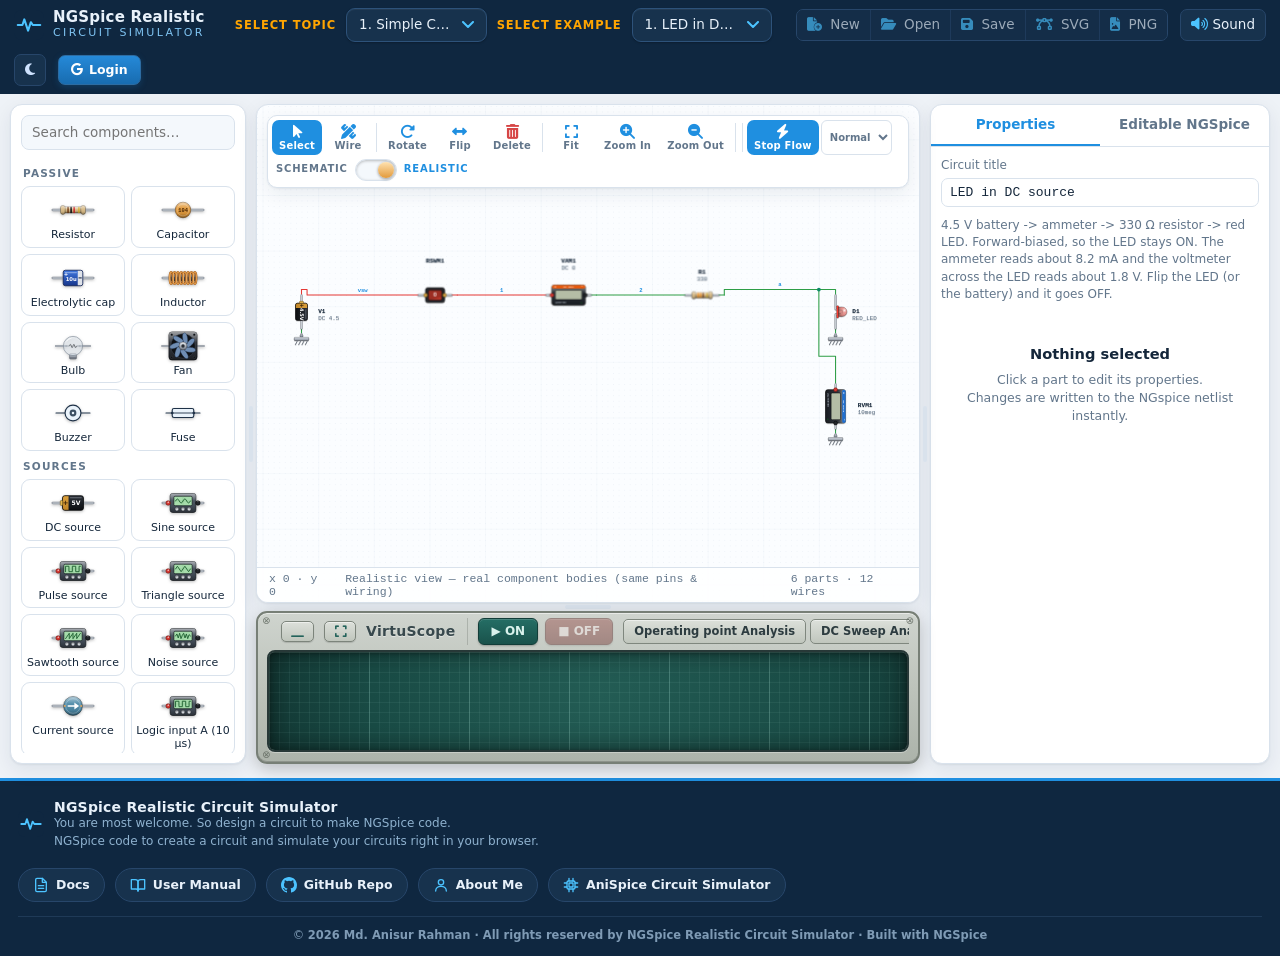
==== commit 5b2ed45b: "Update index.html" ====
--- a/simulator/index.html
+++ b/simulator/index.html
@@ -81,8 +81,8 @@
 </head>
 <body>
 <header class="top">
-  <div class="brand"><svg viewBox="0 0 32 32" width="30" height="30" aria-hidden="true"><rect width="32" height="32" rx="8" fill="#0f2740"/><path d="M4 16h5l2-6 4 12 3-9 2 3h8" fill="none" stroke="#4cc3ff" stroke-width="2.2" stroke-linecap="round" stroke-linejoin="round"/></svg>
-    <div><b>NGSpice Realistic</b><span> Circuit Simulator</span></div></div>
+  <a class="brand" href="https://ngspice-circuit.vercel.app" target="_blank" rel="noopener noreferrer" title="NGSpice Realistic Circuit Simulator" style="color:inherit;text-decoration:none;cursor:pointer"><svg viewBox="0 0 32 32" width="30" height="30" aria-hidden="true"><rect width="32" height="32" rx="8" fill="#0f2740"/><path d="M4 16h5l2-6 4 12 3-9 2 3h8" fill="none" stroke="#4cc3ff" stroke-width="2.2" stroke-linecap="round" stroke-linejoin="round"/></svg>
+    <div><b>NGSpice Realistic</b><span> Circuit Simulator</span></div></a>
   <div class="ex"><label style="color:orange;" for="topic"><b>Select Topic</b></label><select id="topic" title="Topics 14 = Relay, 15 = Transformer, 16 = Buzzer Circuits (5 real-life examples)"></select><label style="color:orange;" for="exsel"><b>Select Example</b></label><select id="exsel"></select></div>
   <span class="sp"></span>
   <div class="grp"><button id="bNew" title="New schematic"><i class="fa-solid fa-file-circle-plus" aria-hidden="true"></i> New</button><button id="bOpen" title="Open a .cir netlist"><i class="fa-solid fa-folder-open" aria-hidden="true"></i> Open</button><button id="bCir" title="Save netlist (.cir)"><i class="fa-solid fa-floppy-disk" aria-hidden="true"></i> Save</button><button id="bSvg" title="Export circuit + simulation graph as SVG"><i class="fa-solid fa-bezier-curve" aria-hidden="true"></i> SVG</button><button id="bPng" title="Export circuit + simulation graph as PNG"><i class="fa-solid fa-file-image" aria-hidden="true"></i> PNG</button></div>
@@ -174,23 +174,33 @@
       <svg viewBox="0 0 32 32" width="26" height="26" aria-hidden="true"><rect width="32" height="32" rx="8" fill="#0f2740"/><path d="M4 16h5l2-6 4 12 3-9 2 3h8" fill="none" stroke="#4cc3ff" stroke-width="2.2" stroke-linecap="round" stroke-linejoin="round"/></svg>
       <div><b>NGSpice Realistic Circuit Simulator</b><small>You are most welcome. So design a circuit to make NGSpice code.<br>NGSpice code to create a circuit and simulate your circuits right in your browser.</small></div>
     </div>
-    <nav class="foot-links" aria-label="Footer links">
-      <a href="https://github.com/AnisurRahmanJU/NGSpice-Circuit" target="_blank" rel="noopener noreferrer">
-        <svg viewBox="0 0 16 16" width="16" height="16" fill="currentColor" aria-hidden="true"><path d="M8 0C3.58 0 0 3.58 0 8c0 3.54 2.29 6.53 5.47 7.59.4.07.55-.17.55-.38 0-.19-.01-.82-.01-1.49-2.01.37-2.53-.49-2.69-.94-.09-.23-.48-.94-.82-1.13-.28-.15-.68-.52-.01-.53.63-.01 1.08.58 1.23.82.72 1.21 1.87.87 2.33.66.07-.52.28-.87.51-1.07-1.78-.2-3.64-.89-3.64-3.95 0-.87.31-1.59.82-2.15-.08-.2-.36-1.02.08-2.12 0 0 .67-.21 2.2.82a7.5 7.5 0 0 1 4 0c1.53-1.04 2.2-.82 2.2-.82.44 1.1.16 1.92.08 2.12.51.56.82 1.27.82 2.15 0 3.07-1.87 3.75-3.65 3.95.29.25.54.73.54 1.48 0 1.07-.01 1.93-.01 2.2 0 .21.15.46.55.38A8.01 8.01 0 0 0 16 8c0-4.42-3.58-8-8-8z"/></svg>
-        GitHub Repo</a>
-      <a href="https://dcaclab.com/users/28506/profile" target="_blank" rel="noopener noreferrer">
-        <svg viewBox="0 0 24 24" width="16" height="16" fill="none" stroke="currentColor" stroke-width="2" stroke-linecap="round" stroke-linejoin="round" aria-hidden="true"><circle cx="12" cy="8" r="4"/><path d="M4 21c0-4.4 3.6-7 8-7s8 2.6 8 7"/></svg>
-        About Me</a>
-      <a href="https://anispice.vercel.app" target="_blank" rel="noopener noreferrer">
-       <svg viewBox="0 0 24 24" width="16" height="16" fill="none" stroke="currentColor" stroke-width="2" stroke-linecap="round" stroke-linejoin="round" aria-hidden="true">
-       <rect x="6" y="6" width="12" height="12" rx="2"/>
-       <rect x="9" y="9" width="6" height="6"/>
-       <path d="M9 2v4M15 2v4M9 18v4M15 18v4M2 9h4M2 15h4M18 9h4M18 15h4"/>
-       </svg>
-       AniSpice Circuit Simulator
-      </a>
-
-    </nav>
+ <nav class="foot-links" aria-label="Footer links">
+  <a href="https://ngspice-circuit.vercel.app/docs" target="_blank" rel="noopener noreferrer">
+    <svg viewBox="0 0 24 24" width="16" height="16" fill="none" stroke="currentColor" stroke-width="2" stroke-linecap="round" stroke-linejoin="round" aria-hidden="true">
+      <path d="M14 2H6a2 2 0 0 0-2 2v16a2 2 0 0 0 2 2h12a2 2 0 0 0 2-2V8z"/>
+      <path d="M14 2v6h6M8 13h8M8 17h8"/>
+    </svg>
+    Docs</a>
+  <a href="https://ngspice-circuit.vercel.app/manual" target="_blank" rel="noopener noreferrer">
+    <svg viewBox="0 0 24 24" width="16" height="16" fill="none" stroke="currentColor" stroke-width="2" stroke-linecap="round" stroke-linejoin="round" aria-hidden="true">
+      <path d="M2 4h6a4 4 0 0 1 4 4v13a3 3 0 0 0-3-3H2z"/>
+      <path d="M22 4h-6a4 4 0 0 0-4 4v13a3 3 0 0 1 3-3h7z"/>
+    </svg>
+    User Manual</a>
+  <a href="https://github.com/AnisurRahmanJU/NGSpice-Circuit" target="_blank" rel="noopener noreferrer">
+    <svg viewBox="0 0 16 16" width="16" height="16" fill="currentColor" aria-hidden="true"><path d="M8 0C3.58 0 0 3.58 0 8c0 3.54 2.29 6.53 5.47 7.59.4.07.55-.17.55-.38 0-.19-.01-.82-.01-1.49-2.01.37-2.53-.49-2.69-.94-.09-.23-.48-.94-.82-1.13-.28-.15-.68-.52-.01-.53.63-.01 1.08.58 1.23.82.72 1.21 1.87.87 2.33.66.07-.52.28-.87.51-1.07-1.78-.2-3.64-.89-3.64-3.95 0-.87.31-1.59.82-2.15-.08-.2-.36-1.02.08-2.12 0 0 .67-.21 2.2.82a7.5 7.5 0 0 1 4 0c1.53-1.04 2.2-.82 2.2-.82.44 1.1.16 1.92.08 2.12.51.56.82 1.27.82 2.15 0 3.07-1.87 3.75-3.65 3.95.29.25.54.73.54 1.48 0 1.07-.01 1.93-.01 2.2 0 .21.15.46.55.38A8.01 8.01 0 0 0 16 8c0-4.42-3.58-8-8-8z"/></svg>
+    GitHub Repo</a>
+  <a href="https://dcaclab.com/users/28506/profile" target="_blank" rel="noopener noreferrer">
+    <svg viewBox="0 0 24 24" width="16" height="16" fill="none" stroke="currentColor" stroke-width="2" stroke-linecap="round" stroke-linejoin="round" aria-hidden="true"><circle cx="12" cy="8" r="4"/><path d="M4 21c0-4.4 3.6-7 8-7s8 2.6 8 7"/></svg>
+    About Me</a>
+  <a href="https://anispice.vercel.app" target="_blank" rel="noopener noreferrer">
+    <svg viewBox="0 0 24 24" width="16" height="16" fill="none" stroke="currentColor" stroke-width="2" stroke-linecap="round" stroke-linejoin="round" aria-hidden="true">
+      <rect x="6" y="6" width="12" height="12" rx="2"/>
+      <rect x="9" y="9" width="6" height="6"/>
+      <path d="M9 2v4M15 2v4M9 18v4M15 18v4M2 9h4M2 15h4M18 9h4M18 15h4"/>
+    </svg>
+    AniSpice Circuit Simulator</a>
+</nav>
   </div>
   <div class="foot-copy">&copy; <b><span id="yr">2026 -</span> Md. Anisur Rahman &middot; All rights reserved by NGSpice Realistic Circuit Simulator &middot; Built with NGSpice</b> </div>
 </footer>
@@ -205,7 +215,7 @@
 <script src="dmm-examples.js?v=cs3"></script>
 <script src="live-effects.js?v=cs16"></script>
 <script src="insert-dialogs.js?v=cs3"></script>
-<script src=link.js"></script>
+<script src="link.js"></script>
 <script>
 /* Component list: add the Fuse (Passive group, after the Buzzer) and show the burn limits in its tooltip */
 (function () {
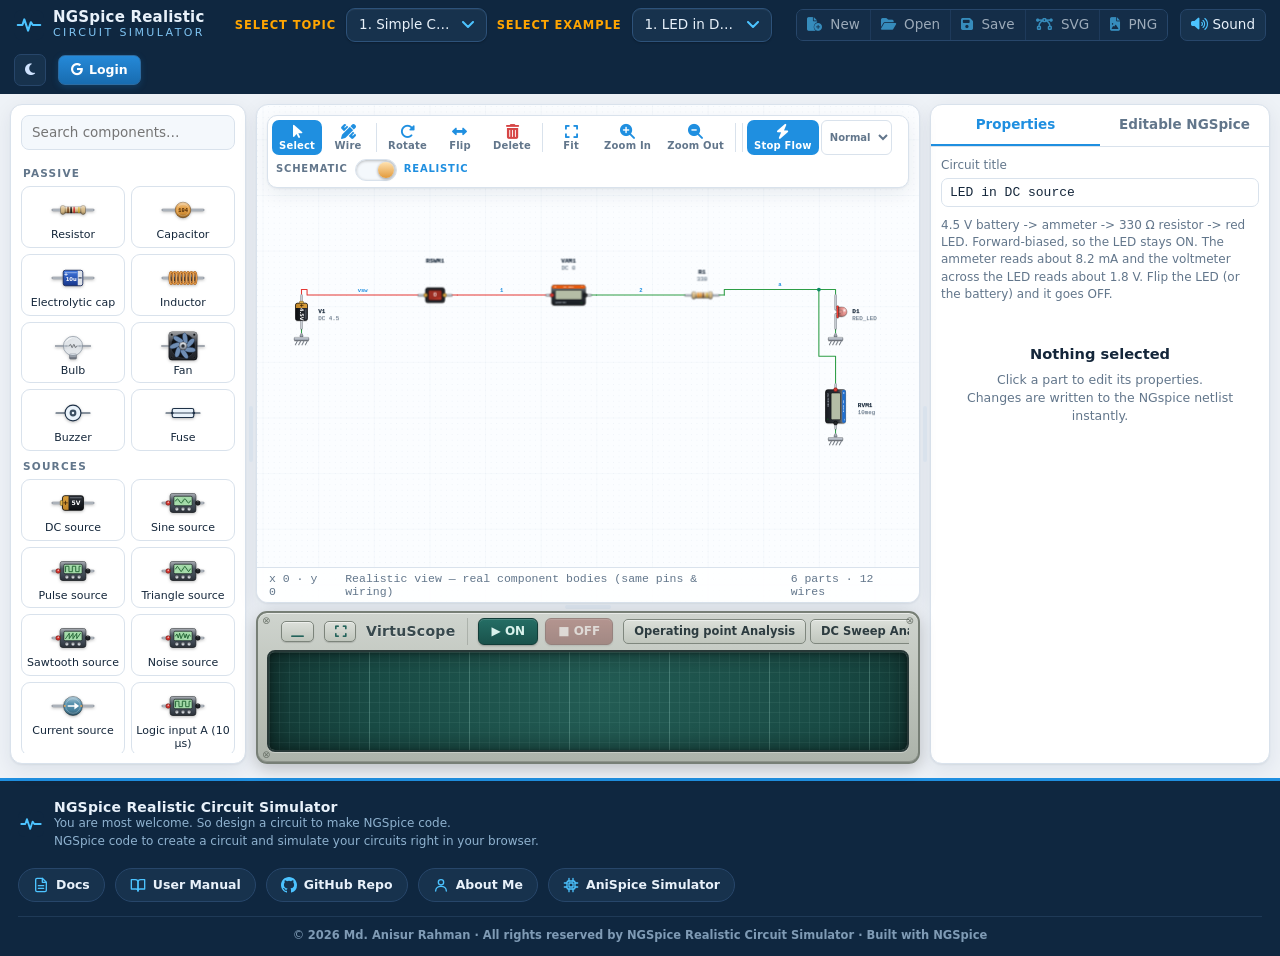
==== commit 30c768e8: "Update index.html" ====
--- a/simulator/index.html
+++ b/simulator/index.html
@@ -199,7 +199,7 @@
       <rect x="9" y="9" width="6" height="6"/>
       <path d="M9 2v4M15 2v4M9 18v4M15 18v4M2 9h4M2 15h4M18 9h4M18 15h4"/>
     </svg>
-    AniSpice Circuit Simulator</a>
+    AniSpice Simulator</a>
 </nav>
   </div>
   <div class="foot-copy">&copy; <b><span id="yr">2026 -</span> Md. Anisur Rahman &middot; All rights reserved by NGSpice Realistic Circuit Simulator &middot; Built with NGSpice</b> </div>
